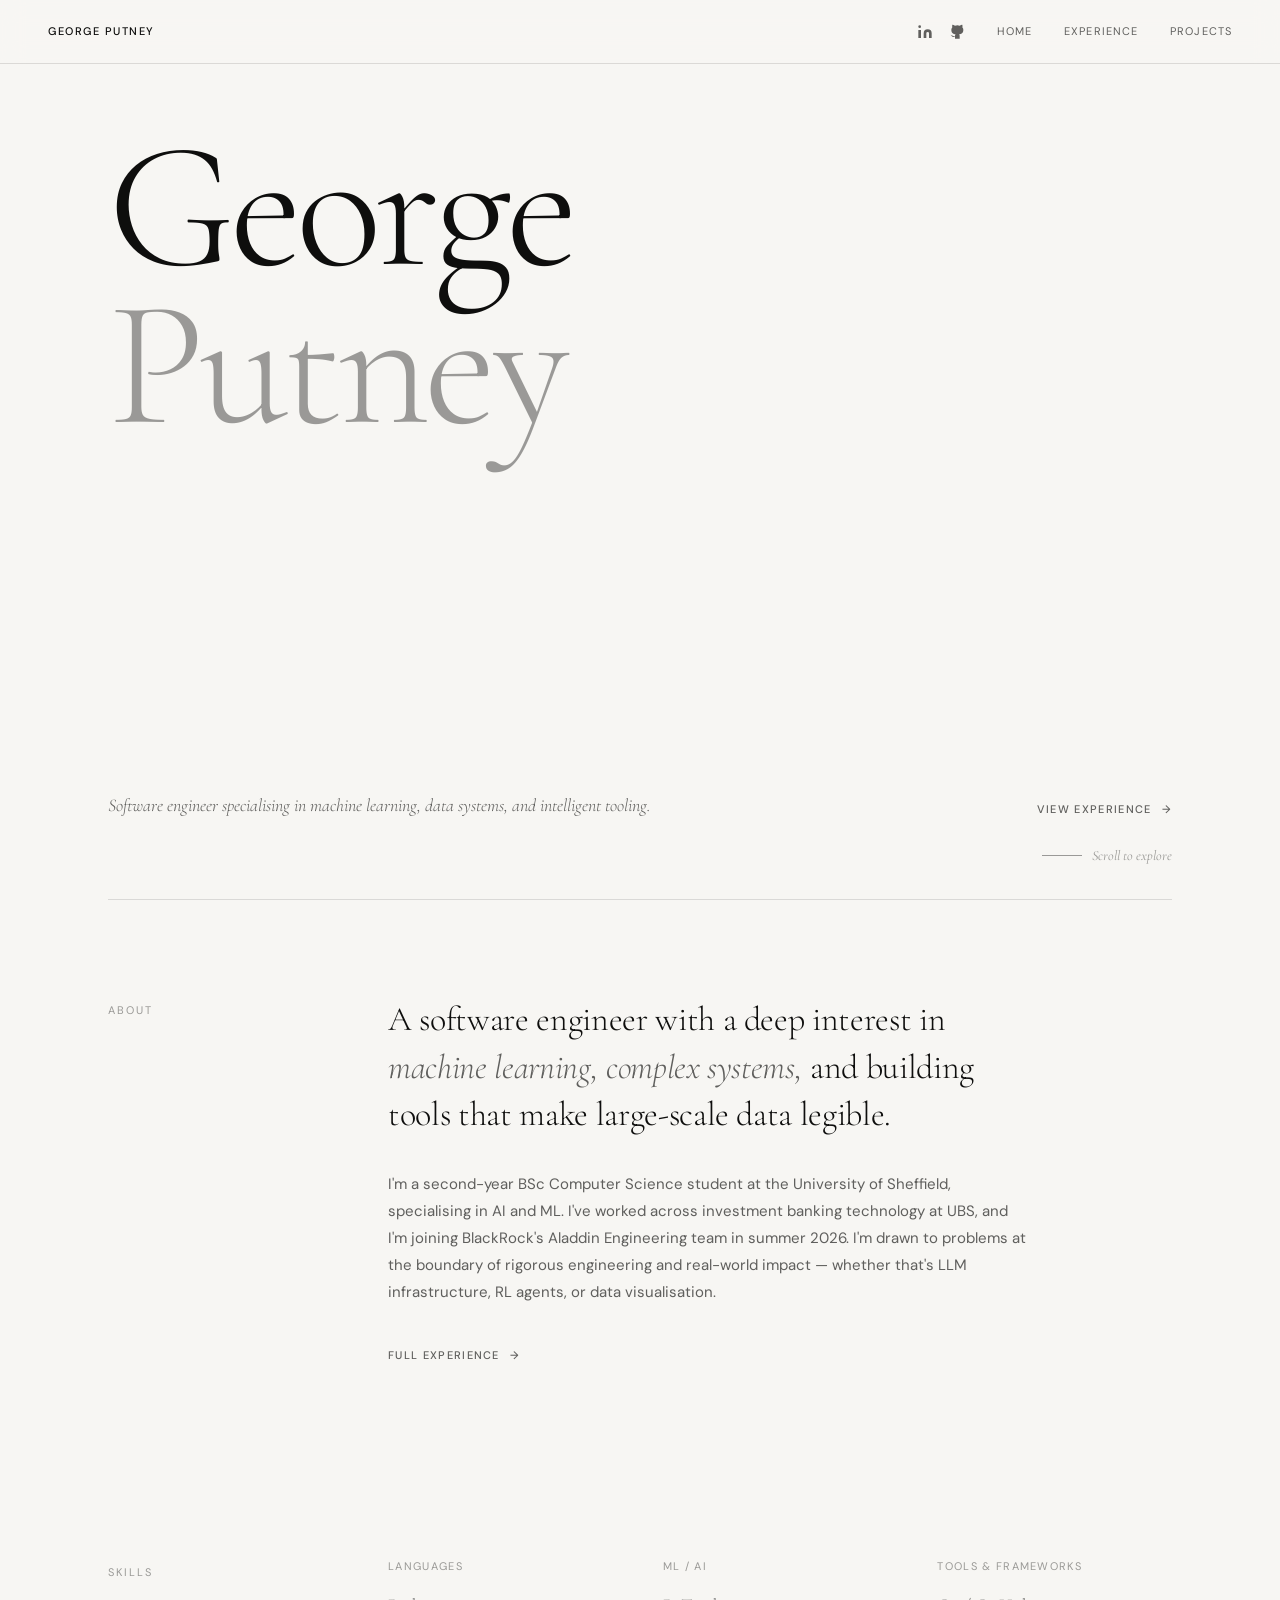
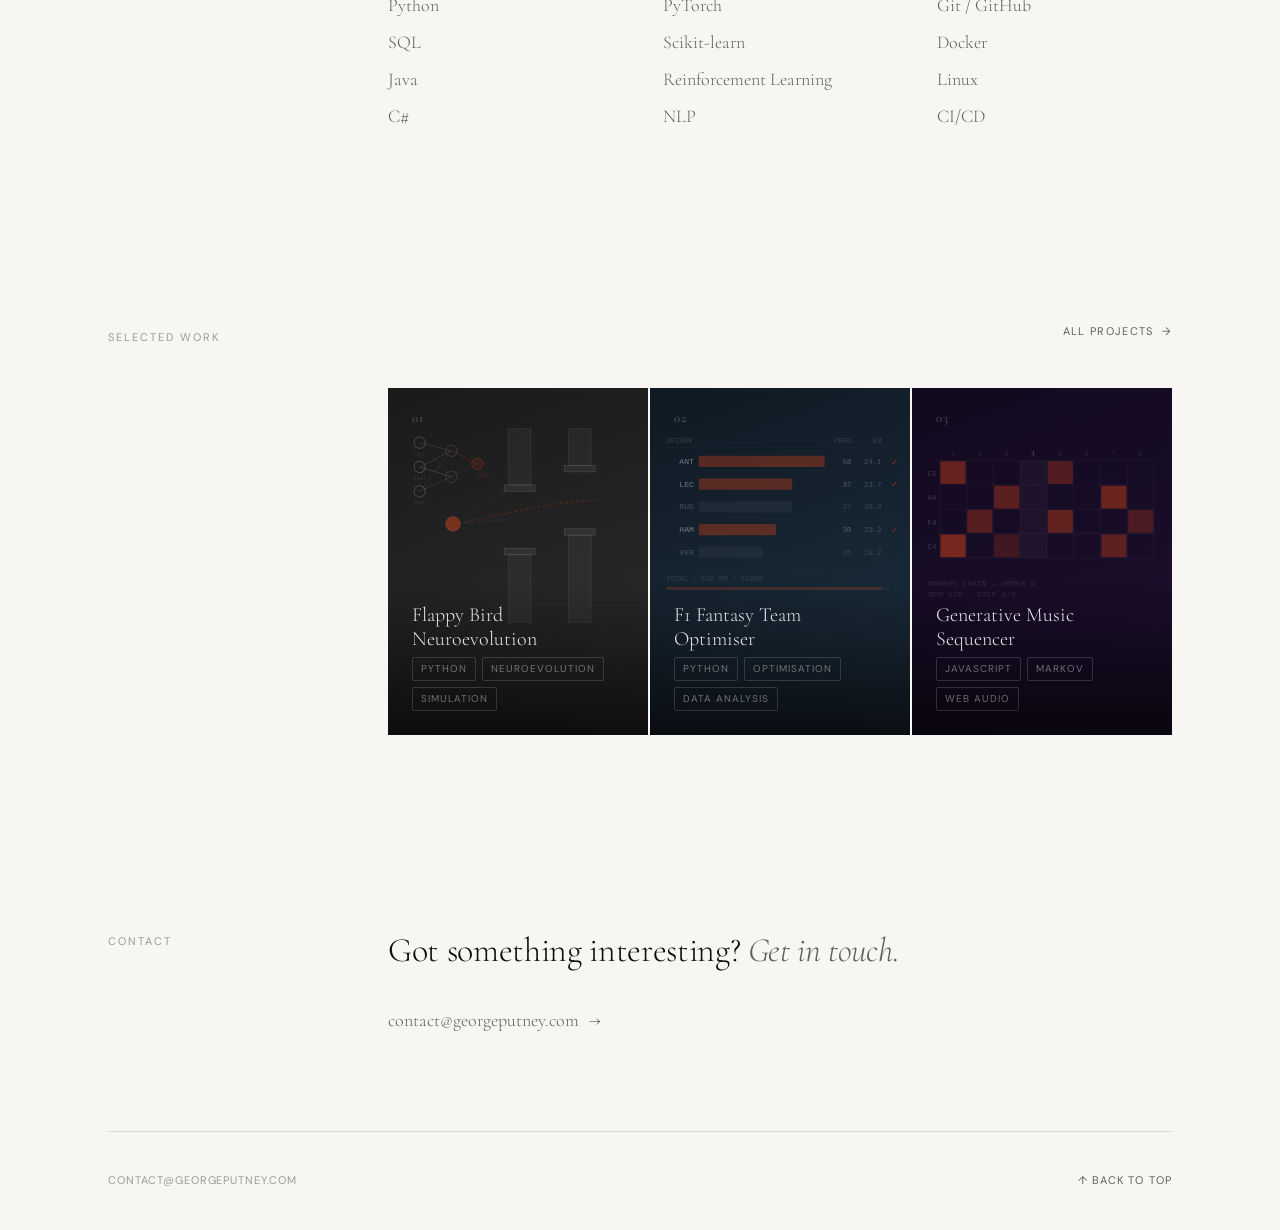
==== index.html @ 2af80b1a "Initial commit" ====
<!DOCTYPE html>
<html lang="en">
<head>
<meta charset="UTF-8" />
<meta name="viewport" content="width=device-width, initial-scale=1.0" />
<title>George Putney</title>
<link rel="preconnect" href="https://fonts.googleapis.com" />
<link rel="preconnect" href="https://fonts.gstatic.com" crossorigin />
<link href="https://fonts.googleapis.com/css2?family=Cormorant+Garamond:ital,wght@0,300;0,400;1,300;1,400&family=DM+Sans:wght@300;400;500&display=swap" rel="stylesheet" />
<link rel="stylesheet" href="/styles.css" />
<style>

  /* ── HERO ── */
  .hero {
    min-height: 100svh;
    display: flex;
    flex-direction: column;
    justify-content: flex-start;
    padding-top: 128px;
    padding-bottom: 80px;
    position: relative;
    border-bottom: 1px solid var(--ink-12);
  }

  .hero-name {
    font-family: var(--serif);
    font-weight: 300;
    font-size: clamp(96px, 14vw, 180px);
    line-height: 0.88;
    letter-spacing: -0.03em;
    margin-bottom: auto;
  }

  .hero-name .first { color: var(--ink); }
  .hero-name .last  { color: var(--ink-30); }

  .hero-bottom {
    display: flex;
    align-items: flex-end;
    justify-content: space-between;
    gap: 40px;
  }

  .hero-meta {
    display: flex;
    flex-direction: column;
    gap: 10px;
  }

  .hero-title {
    font-size: 13px;
    letter-spacing: 0.14em;
    text-transform: uppercase;
    color: var(--ink-60);
  }

  .hero-tagline {
    font-family: var(--serif);
    font-style: italic;
    font-size: clamp(15px, 1.4vw, 19px);
    font-weight: 300;
    color: var(--ink-60);
    line-height: 1.45;
  }

  .hero-actions {
    display: flex;
    gap: 16px;
    align-items: center;
    flex-shrink: 0;
  }

  .btn-primary {
    display: inline-flex;
    align-items: center;
    gap: 10px;
    font-family: var(--sans);
    font-size: 11px;
    letter-spacing: 0.12em;
    text-transform: uppercase;
    font-weight: 500;
    color: var(--bg);
    background: var(--ink);
    border: 1px solid var(--ink);
    padding: 12px 24px;
    text-decoration: none;
    border-radius: 2px;
    transition: background 250ms ease, color 250ms ease;
  }
  .btn-primary:hover {
    background: var(--accent);
    border-color: var(--accent);
  }

  .btn-secondary {
    display: inline-flex;
    align-items: center;
    gap: 10px;
    font-family: var(--sans);
    font-size: 11px;
    letter-spacing: 0.12em;
    text-transform: uppercase;
    font-weight: 500;
    color: var(--ink-60);
    text-decoration: none;
    position: relative;
    transition: color 250ms ease;
  }
  .btn-secondary::after {
    content: '';
    position: absolute;
    bottom: -3px; left: 0;
    width: 0; height: 1px;
    background: var(--ink);
    transition: width 300ms ease;
  }
  .btn-secondary:hover { color: var(--ink); }
  .btn-secondary:hover::after { width: 100%; }

  .scroll-hint {
    position: absolute;
    bottom: 32px;
    right: 0;
    font-family: var(--serif);
    font-style: italic;
    font-size: 14px;
    color: var(--ink-30);
    display: flex;
    align-items: center;
    gap: 10px;
  }

  .scroll-line {
    width: 40px;
    height: 1px;
    background: var(--ink-30);
    display: inline-block;
  }

  /* ── SHARED SECTION LAYOUT ── */
  .about-section,
  .skills-section,
  .projects-section,
  .contact-section {
    padding: 96px 0;
    /* border-bottom: 1px solid var(--ink-12); */
    display: grid;
    grid-template-columns: 200px 1fr;
    gap: 0 80px;
    align-items: start;
  }

  .section-label {
    font-size: 11px;
    letter-spacing: 0.18em;
    text-transform: uppercase;
    color: var(--ink-30);
    padding-top: 6px;
  }

  /* ── ABOUT ── */
  .about-body {
    max-width: 640px;
  }

  .about-statement {
    font-family: var(--serif);
    font-size: clamp(22px, 2.8vw, 34px);
    font-weight: 300;
    line-height: 1.4;
    letter-spacing: -0.01em;
    margin-bottom: 32px;
  }

  .about-statement em {
    font-style: italic;
    color: var(--ink-60);
  }

  .about-text {
    font-size: 15px;
    line-height: 1.8;
    color: var(--ink-60);
    margin-bottom: 36px;
  }

  /* ── SKILLS ── */
  .skills-grid {
    display: grid;
    grid-template-columns: repeat(3, 1fr);
    gap: 48px 40px;
  }

  .skill-group-label {
    font-size: 11px;
    letter-spacing: 0.12em;
    text-transform: uppercase;
    color: var(--ink-30);
    margin-bottom: 16px;
  }

  .skill-list {
    list-style: none;
    display: flex;
    flex-direction: column;
    gap: 8px;
  }

  .skill-list li {
    font-family: var(--serif);
    font-size: 18px;
    font-weight: 300;
    color: var(--ink-60);
    transition: color 250ms ease;
    cursor: default;
  }

  .skill-list li:hover { color: var(--ink); }

  /* ── FEATURED PROJECTS ── */
  .projects-top {
    display: flex;
    justify-content: flex-end;
    margin-bottom: 48px;
  }

  .featured-grid {
    display: grid;
    grid-template-columns: repeat(3, 1fr);
    gap: 2px;
  }

  .featured-card {
    position: relative;
    overflow: hidden;
    cursor: pointer;
    text-decoration: none;
    display: block;
    opacity: 0;
    transform: translateY(20px);
    transition: opacity 600ms ease, transform 600ms ease;
  }

  .featured-card.visible {
    opacity: 1;
    transform: translateY(0);
  }

  .featured-card-visual {
    aspect-ratio: 3/4;
    display: flex;
    align-items: flex-start;
    justify-content: center;
    padding-top: 40px;
    position: relative;
    overflow: hidden;
    transition: transform 500ms ease;
  }

  .featured-card:hover .featured-card-visual {
    transform: scale(1.03);
  }

  .v-dark   { background: linear-gradient(160deg, #1a1a1a, #2d2d2d); }
  .v-blue   { background: linear-gradient(160deg, #0f1923, #1e3040); }
  .v-warm   { background: linear-gradient(160deg, #1c1410, #2d2010); }
  .v-purple { background: linear-gradient(160deg, #12091e, #1e1030); }

  .card-num {
    position: absolute;
    top: 20px; left: 24px;
    font-family: var(--serif);
    font-size: 13px;
    color: rgba(255,255,255,0.3);
    letter-spacing: 0.1em;
  }

  .card-overlay {
    position: absolute;
    bottom: 0; left: 0; right: 0;
    padding: 24px;
    background: linear-gradient(to top, rgba(0,0,0,0.7) 0%, transparent 100%);
  }

  .card-name {
    font-family: var(--serif);
    font-size: 20px;
    font-weight: 300;
    color: rgba(255,255,255,0.9);
    line-height: 1.2;
    margin-bottom: 6px;
  }

  .card-tags {
    display: flex;
    gap: 6px;
    flex-wrap: wrap;
  }

  .card-tag {
    font-size: 10px;
    letter-spacing: 0.1em;
    text-transform: uppercase;
    color: rgba(255,255,255,0.4);
    border: 1px solid rgba(255,255,255,0.15);
    padding: 3px 8px;
    border-radius: 2px;
  }

  .view-all-link {
    font-size: 11px;
    letter-spacing: 0.12em;
    text-transform: uppercase;
    color: var(--ink-60);
    text-decoration: none;
    position: relative;
    transition: color 250ms ease;
    display: inline-flex;
    align-items: center;
    gap: 8px;
  }
  .view-all-link::after {
    content: '';
    position: absolute;
    bottom: -3px; left: 0;
    width: 0; height: 1px;
    background: var(--ink);
    transition: width 300ms ease;
  }
  .view-all-link:hover { color: var(--ink); }
  .view-all-link:hover::after { width: 100%; }
  .link-arrow { display: inline-block; transition: transform 300ms ease; }
  .view-all-link:hover .link-arrow { transform: translateX(4px); }
  .btn-secondary:hover .link-arrow { transform: translateX(4px); }

  /* ── CONTACT ── */
  .contact-inner {
    max-width: 560px;
  }

  .contact-statement {
    font-family: var(--serif);
    font-size: clamp(22px, 2.8vw, 34px);
    font-weight: 300;
    line-height: 1.4;
    letter-spacing: -0.01em;
    margin-bottom: 32px;
  }

  .contact-statement em {
    font-style: italic;
    color: var(--ink-60);
  }

  .contact-statement a {
    color: inherit;
    text-decoration: none;
    transition: color 0.2s ease;
  }

  .contact-statement a:hover em {
    color: var(--accent);
  }

  .contact-email {
    font-family: var(--serif);
    font-size: 18px;
    font-weight: 300;
    color: var(--ink-60);
    text-decoration: none;
    position: relative;
    transition: color 250ms ease;
    display: inline-flex;
    align-items: center;
    gap: 10px;
  }
  .contact-email::after {
    content: '';
    position: absolute;
    bottom: -2px; left: 0;
    width: 0; height: 1px;
    background: var(--ink);
    transition: width 300ms ease;
  }
  .contact-email:hover { color: var(--ink); }
  .contact-email:hover::after { width: 100%; }
  .contact-email:hover .link-arrow { transform: translateX(4px); }

  /* ── ANIMATIONS ── */
  .fade-up {
    opacity: 0;
    transform: translateY(24px);
    transition: opacity 700ms ease, transform 700ms ease;
  }
  .fade-up.visible {
    opacity: 1;
    transform: translateY(0);
  }

  .mobile-only { display: none; }

  @media (max-height: 600px) {
    .hero {
      min-height: 600px;
    }
  }

  @media (max-width: 768px) {

  .mobile-only { display: block; }

  .hero {
    min-height: 100svh;
    padding-top: 144px;
    padding-bottom: 56px;
  }

  .hero-name {
    font-size: clamp(80px, 22vw, 120px);
    margin-bottom: 120px;
  }

  .hero-bottom {
    flex-direction: column;
    align-items: flex-start;
    gap: 24px;
  }

  .hero-tagline {
    font-size: clamp(20px, 4.5vw, 24px);
    max-width: 100%;
  }

  .hero-actions {
    flex-direction: column;
    align-items: flex-start;
    gap: 12px;
  }

  .skills-section {
    display: none;
  }

  .scroll-hint {
    display: flex;
    right: unset;
    left: 0;
    bottom: 32px;
  }

  

  /* Section grids: 200px 1fr → single column */
  .about-section,
  .projects-section,
  .contact-section {
    grid-template-columns: 1fr;
    gap: 12px 0;
    padding: 36px 0;
  }

  .contact-statement {
    margin-bottom: 16px;
  }

  .section-label {
    padding-top: 0;
    font-size: 18px;
  }

  .about-statement,
  .contact-statement {
    font-size: clamp(20px, 4.5vw, 24px);
  }


  .skills-grid {
    grid-template-columns: 1fr 1fr;
    gap: 32px 20px;
  }

  .featured-grid {
    grid-template-columns: 1fr;
    gap: 2px;
  }

.projects-section .section-label {
    margin-bottom: 12px;
  }

  .projects-top {
    display: none; /* hide the link above the grid */
  }
 
  /* Show it again after the grid using a wrapper trick */
  .projects-section > div {
    display: flex;
    flex-direction: column;
  }
 
  .featured-grid {
    order: 1;
  }
 
  /* Add the link below the grid */
  .featured-grid::after {
    content: '';
    display: block;
  }
 
  /* Re-show the projects-top but move it below */
  .projects-section .projects-top {
    display: flex;
    justify-content: flex-start;
    margin-top: 24px;
    margin-bottom: 0;
    order: 2;
  }
}

@media (max-width: 480px) {
  .hero-name {
    font-size: clamp(68px, 22vw, 90px);
  }

  .skills-grid {
    grid-template-columns: 1fr;
    gap: 28px;
  }
}

</style>
</head>
<body>

<div id="nav-placeholder"></div>
<script src="/nav.js"></script>

<div class="page">

  <!-- HERO -->
  <section class="hero">
    <h1 class="hero-name">
      <span class="first">George<br></span>
      <span class="last">Putney</span>
    </h1>

    <div class="hero-bottom">
      <div class="hero-meta">
        <p class="hero-title mobile-only">BSc Computer Science & AI ·<br>University of Sheffield</p>
        <p class="hero-tagline">Software engineer specialising in machine learning, data systems, and intelligent tooling.</p>
      </div>
      <div class="hero-actions">
        <a href="/experience" class="btn-secondary">
          View Experience <span class="link-arrow">→</span>
        </a>
      </div>
    </div>

    <div class="scroll-hint">
      <span class="scroll-line"></span>
      Scroll to explore
    </div>
  </section>

  <!-- ABOUT -->
  <section class="about-section fade-up">
    <p class="section-label">About</p>
    <div class="about-body">
      <p class="about-statement">A software engineer with a deep interest in <em>machine learning, complex systems,</em> and building tools that make large-scale data legible.</p>
      <p class="about-text">I'm a second-year BSc Computer Science student at the University of Sheffield, specialising in AI and ML. I've worked across investment banking technology at UBS, and I'm joining BlackRock's Aladdin Engineering team in summer 2026. I'm drawn to problems at the boundary of rigorous engineering and real-world impact — whether that's LLM infrastructure, RL agents, or data visualisation.</p>
      <a href="/experience" class="btn-secondary">Full experience <span class="link-arrow">→</span></a>
    </div>
  </section>

  <!-- SKILLS -->
  <section class="skills-section fade-up">
    <p class="section-label">Skills</p>
    <div class="skills-grid">

      <div>
        <p class="skill-group-label">Languages</p>
        <ul class="skill-list">
          <li>Python</li>
          <li>SQL</li>
          <li>Java</li>
          <li>C#</li>
        </ul>
      </div>

      <div>
        <p class="skill-group-label">ML / AI</p>
        <ul class="skill-list">
          <li>PyTorch</li>
          <li>Scikit-learn</li>
          <li>Reinforcement Learning</li>
          <li>NLP</li>
        </ul>
      </div>

      <div>
        <p class="skill-group-label">Tools &amp; Frameworks</p>
        <ul class="skill-list">
          <li>Git / GitHub</li>
          <li>Docker</li>
          <li>Linux</li>
          <li>CI/CD</li>
        </ul>
      </div>

    </div>
  </section>

  <!-- FEATURED PROJECTS -->
  <section class="projects-section fade-up">
    <p class="section-label">Selected Work</p>
    <div>
      <div class="projects-top">
        <a href="/projects" class="view-all-link">All projects <span class="link-arrow">→</span></a>
      </div>
      <div class="featured-grid">

        <a href="/projects" class="featured-card">
          <div class="featured-card-visual v-dark">
            <svg width="100%" viewBox="0 0 320 240" fill="none" opacity="0.6" preserveAspectRatio="xMidYMid slice">
              <!-- Pipe 1: body ends, THEN cap flush at end, gap y=78–148 -->
              <rect x="148" y="0"   width="28" height="70" fill="rgba(255,255,255,0.07)" stroke="rgba(255,255,255,0.14)" stroke-width="1"/>
              <rect x="143" y="70"  width="38" height="8"  fill="rgba(255,255,255,0.11)" stroke="rgba(255,255,255,0.22)" stroke-width="1"/>
              <rect x="143" y="148" width="38" height="8"  fill="rgba(255,255,255,0.11)" stroke="rgba(255,255,255,0.22)" stroke-width="1"/>
              <rect x="148" y="156" width="28" height="84" fill="rgba(255,255,255,0.07)" stroke="rgba(255,255,255,0.14)" stroke-width="1"/>
              <!-- Pipe 2: body ends, THEN cap flush at end, gap y=54–124 -->
              <rect x="222" y="0"   width="28" height="46" fill="rgba(255,255,255,0.07)" stroke="rgba(255,255,255,0.14)" stroke-width="1"/>
              <rect x="217" y="46"  width="38" height="8"  fill="rgba(255,255,255,0.11)" stroke="rgba(255,255,255,0.22)" stroke-width="1"/>
              <rect x="217" y="124" width="38" height="8"  fill="rgba(255,255,255,0.11)" stroke="rgba(255,255,255,0.22)" stroke-width="1"/>
              <rect x="222" y="132" width="28" height="108" fill="rgba(255,255,255,0.07)" stroke="rgba(255,255,255,0.14)" stroke-width="1"/>
              <!-- Sensor rays from bird to pipe 1 gap edges -->
              <line x1="80" y1="118" x2="143" y2="78"  stroke="rgba(255,255,255,0.12)" stroke-width="1" stroke-dasharray="3,3"/>
              <line x1="80" y1="118" x2="143" y2="148" stroke="rgba(255,255,255,0.12)" stroke-width="1" stroke-dasharray="3,3"/>
              <line x1="80" y1="118" x2="143" y2="113" stroke="rgba(255,255,255,0.2)"  stroke-width="1" stroke-dasharray="3,3"/>
              <!-- Trajectory arc through both gaps -->
              <path d="M 80,118 C 140,108 200,90 258,89" stroke="rgba(200,64,26,0.45)" stroke-width="1.5" stroke-dasharray="4,3" fill="none"/>
              <!-- Bird -->
              <circle cx="80" cy="118" r="9" fill="rgba(200,64,26,0.85)"/>
              <circle cx="80" cy="118" r="9" stroke="rgba(255,200,150,0.3)" stroke-width="1" fill="none"/>
              <!-- Ground -->
              <line x1="0" y1="218" x2="320" y2="218" stroke="rgba(255,255,255,0.05)" stroke-width="1"/>
              <!-- NN — top-left corner -->
              <line x1="39" y1="18"  x2="78" y2="28"  stroke="rgba(255,255,255,0.18)" stroke-width="1"/>
              <line x1="39" y1="18"  x2="78" y2="60"  stroke="rgba(255,255,255,0.08)" stroke-width="1"/>
              <line x1="39" y1="48"  x2="78" y2="28"  stroke="rgba(255,255,255,0.22)" stroke-width="1"/>
              <line x1="39" y1="48"  x2="78" y2="60"  stroke="rgba(255,255,255,0.28)" stroke-width="1"/>
              <line x1="39" y1="78"  x2="78" y2="28"  stroke="rgba(255,255,255,0.12)" stroke-width="1"/>
              <line x1="39" y1="78"  x2="78" y2="60"  stroke="rgba(255,255,255,0.18)" stroke-width="1"/>
              <line x1="78" y1="28"  x2="110" y2="44"  stroke="rgba(200,64,26,0.55)" stroke-width="1"/>
              <line x1="78" y1="60"  x2="110" y2="44"  stroke="rgba(200,64,26,0.35)" stroke-width="1"/>
              <circle cx="39" cy="18"  r="7" fill="none" stroke="rgba(255,255,255,0.4)"  stroke-width="1"/>
              <circle cx="39" cy="48"  r="7" fill="none" stroke="rgba(255,255,255,0.4)"  stroke-width="1"/>
              <circle cx="39" cy="78"  r="7" fill="none" stroke="rgba(255,255,255,0.4)"  stroke-width="1"/>
              <circle cx="78" cy="28"  r="7" fill="none" stroke="rgba(255,255,255,0.25)" stroke-width="1"/>
              <circle cx="78" cy="60"  r="7" fill="none" stroke="rgba(255,255,255,0.25)" stroke-width="1"/>
              <circle cx="110" cy="44"  r="7" fill="rgba(200,64,26,0.2)" stroke="rgba(200,64,26,0.7)" stroke-width="1"/>
              <!-- Labels below each node -->
              <text x="39" y="34"  fill="rgba(255,255,255,0.2)" font-family="monospace" font-size="7" text-anchor="middle">vel</text>
              <text x="39" y="64"  fill="rgba(255,255,255,0.2)" font-family="monospace" font-size="7" text-anchor="middle">dist</text>
              <text x="39" y="94" fill="rgba(255,255,255,0.2)" font-family="monospace" font-size="7" text-anchor="middle">gap</text>
              <text x="117" y="60"  fill="rgba(200,64,26,0.55)" font-family="monospace" font-size="6" text-anchor="middle">FLAP</text>
            </svg>
            <p class="card-num">01</p>
            <div class="card-overlay">
              <p class="card-name">Flappy Bird Neuroevolution</p>
              <div class="card-tags">
                <span class="card-tag">Python</span>
                <span class="card-tag">Neuroevolution</span>
                <span class="card-tag">Simulation</span>
              </div>
            </div>
          </div>
        </a>

        <a href="/projects" class="featured-card">
          <div class="featured-card-visual v-blue">
            <svg width="100%" viewBox="0 0 320 240" fill="none" opacity="0.6" preserveAspectRatio="xMidYMid slice">
              <!-- Header: driver | bar | PRED right@248 | £M right@285 -->
              <text x="20" y="18" fill="rgba(255,255,255,0.25)" font-family="monospace" font-size="9">DRIVER</text>
              <text x="248" y="18" fill="rgba(255,255,255,0.25)" font-family="monospace" font-size="9" text-anchor="end">PRED</text>
              <text x="285" y="18" fill="rgba(255,255,255,0.25)" font-family="monospace" font-size="9" text-anchor="end">£M</text>
              <line x1="20" y1="24" x2="300" y2="24" stroke="rgba(255,255,255,0.08)" stroke-width="0.5"/>
              <!-- ANT — selected, 150 pts, £24.1M -->
              <text x="54" y="44" fill="rgba(255,255,255,0.65)" font-family="monospace" font-size="10" text-anchor="end">ANT</text>
              <rect x="60" y="34" width="155" height="14" fill="rgba(200,64,26,0.65)" rx="2"/>
              <text x="248" y="44" fill="rgba(255,255,255,0.45)" font-family="monospace" font-size="9" text-anchor="end">50</text>
              <text x="285" y="44" fill="rgba(255,255,255,0.35)" font-family="monospace" font-size="9" text-anchor="end">24.1</text>
              <text x="296" y="45" fill="rgba(200,64,26,0.95)" font-family="monospace" font-size="11">✓</text>
              <!-- LEC — selected, 111 pts, £23.7M -->
              <text x="54" y="72" fill="rgba(255,255,255,0.65)" font-family="monospace" font-size="10" text-anchor="end">LEC</text>
              <rect x="60" y="62" width="115" height="14" fill="rgba(200,64,26,0.65)" rx="2"/>
              <text x="248" y="72" fill="rgba(255,255,255,0.45)" font-family="monospace" font-size="9" text-anchor="end">37</text>
              <text x="285" y="72" fill="rgba(255,255,255,0.35)" font-family="monospace" font-size="9" text-anchor="end">23.7</text>
              <text x="296" y="73" fill="rgba(200,64,26,0.95)" font-family="monospace" font-size="11">✓</text>
              <!-- RUS — not selected, 111 pts, £28.3M -->
              <text x="54" y="100" fill="rgba(255,255,255,0.35)" font-family="monospace" font-size="10" text-anchor="end">RUS</text>
              <rect x="60" y="90" width="115" height="14" fill="rgba(255,255,255,0.07)" rx="2"/>
              <text x="248" y="100" fill="rgba(255,255,255,0.25)" font-family="monospace" font-size="9" text-anchor="end">37</text>
              <text x="285" y="100" fill="rgba(255,255,255,0.25)" font-family="monospace" font-size="9" text-anchor="end">28.3</text>
              <!-- HAM — selected, 92 pts, £23.2M -->
              <text x="54" y="128" fill="rgba(255,255,255,0.65)" font-family="monospace" font-size="10" text-anchor="end">HAM</text>
              <rect x="60" y="118" width="95" height="14" fill="rgba(200,64,26,0.65)" rx="2"/>
              <text x="248" y="128" fill="rgba(255,255,255,0.45)" font-family="monospace" font-size="9" text-anchor="end">30</text>
              <text x="285" y="128" fill="rgba(255,255,255,0.35)" font-family="monospace" font-size="9" text-anchor="end">23.2</text>
              <text x="296" y="129" fill="rgba(200,64,26,0.95)" font-family="monospace" font-size="11">✓</text>
              <!-- VER — not selected, 77 pts, £28.2M -->
              <text x="54" y="156" fill="rgba(255,255,255,0.35)" font-family="monospace" font-size="10" text-anchor="end">VER</text>
              <rect x="60" y="146" width="79" height="14" fill="rgba(255,255,255,0.07)" rx="2"/>
              <text x="248" y="156" fill="rgba(255,255,255,0.25)" font-family="monospace" font-size="9" text-anchor="end">26</text>
              <text x="285" y="156" fill="rgba(255,255,255,0.25)" font-family="monospace" font-size="9" text-anchor="end">28.2</text>
              <!-- Budget bar -->
              <line x1="20" y1="174" x2="300" y2="174" stroke="rgba(255,255,255,0.08)" stroke-width="0.5"/>
              <text x="20" y="188" fill="rgba(255,255,255,0.2)" font-family="monospace" font-size="9">TOTAL — £96.9M / £100M</text>
              <rect x="20" y="196" width="275" height="3" fill="rgba(255,255,255,0.06)" rx="1"/>
              <rect x="20" y="196" width="266" height="3" fill="rgba(200,64,26,0.45)" rx="1"/>
            </svg>
            <p class="card-num">02</p>
            <div class="card-overlay">
              <p class="card-name">F1 Fantasy Team Optimiser</p>
              <div class="card-tags">
                <span class="card-tag">Python</span>
                <span class="card-tag">Optimisation</span>
                <span class="card-tag">Data Analysis</span>
              </div>
            </div>
          </div>
        </a>

        <a href="/projects" class="featured-card">
          <div class="featured-card-visual v-purple">
            <svg width="100%" viewBox="0 0 320 240" fill="none" opacity="0.6" preserveAspectRatio="xMidYMid slice">
              <text x="30" y="59"  fill="rgba(255,255,255,0.3)" font-size="9" font-family="monospace" text-anchor="end">C5</text>
              <text x="30" y="89"  fill="rgba(255,255,255,0.3)" font-size="9" font-family="monospace" text-anchor="end">A4</text>
              <text x="30" y="119" fill="rgba(255,255,255,0.3)" font-size="9" font-family="monospace" text-anchor="end">F4</text>
              <text x="30" y="149" fill="rgba(255,255,255,0.3)" font-size="9" font-family="monospace" text-anchor="end">C4</text>
              <g stroke="rgba(255,255,255,0.08)" stroke-width="1">
                <line x1="34" y1="40" x2="34" y2="160"/><line x1="67" y1="40" x2="67" y2="160"/>
                <line x1="100" y1="40" x2="100" y2="160"/><line x1="133" y1="40" x2="133" y2="160"/>
                <line x1="166" y1="40" x2="166" y2="160"/><line x1="199" y1="40" x2="199" y2="160"/>
                <line x1="232" y1="40" x2="232" y2="160"/><line x1="265" y1="40" x2="265" y2="160"/>
                <line x1="298" y1="40" x2="298" y2="160"/>
                <line x1="34" y1="40" x2="298" y2="40"/><line x1="34" y1="70" x2="298" y2="70"/>
                <line x1="34" y1="100" x2="298" y2="100"/><line x1="34" y1="130" x2="298" y2="130"/>
                <line x1="34" y1="160" x2="298" y2="160"/>
              </g>
              <rect x="133" y="40" width="33" height="120" fill="rgba(255,255,255,0.06)"/>
              <rect x="35"  y="41" width="31" height="28" fill="rgba(200,64,26,0.75)" rx="1"/>
              <rect x="167" y="41" width="31" height="28" fill="rgba(200,64,26,0.55)" rx="1"/>
              <rect x="101" y="71" width="31" height="28" fill="rgba(200,64,26,0.65)" rx="1"/>
              <rect x="233" y="71" width="31" height="28" fill="rgba(200,64,26,0.8)"  rx="1"/>
              <rect x="68"  y="101" width="31" height="28" fill="rgba(200,64,26,0.6)" rx="1"/>
              <rect x="167" y="101" width="31" height="28" fill="rgba(200,64,26,0.7)" rx="1"/>
              <rect x="266" y="101" width="31" height="28" fill="rgba(200,64,26,0.5)" rx="1"/>
              <rect x="35"  y="131" width="31" height="28" fill="rgba(200,64,26,0.9)" rx="1"/>
              <rect x="101" y="131" width="31" height="28" fill="rgba(200,64,26,0.4)" rx="1"/>
              <rect x="233" y="131" width="31" height="28" fill="rgba(200,64,26,0.65)" rx="1"/>
              <text x="50"  y="34" fill="rgba(255,255,255,0.2)" font-size="8" font-family="monospace" text-anchor="middle">1</text>
              <text x="83"  y="34" fill="rgba(255,255,255,0.2)" font-size="8" font-family="monospace" text-anchor="middle">2</text>
              <text x="116" y="34" fill="rgba(255,255,255,0.2)" font-size="8" font-family="monospace" text-anchor="middle">3</text>
              <text x="149" y="34" fill="rgba(255,255,255,0.4)" font-size="8" font-family="monospace" text-anchor="middle">4</text>
              <text x="182" y="34" fill="rgba(255,255,255,0.2)" font-size="8" font-family="monospace" text-anchor="middle">5</text>
              <text x="215" y="34" fill="rgba(255,255,255,0.2)" font-size="8" font-family="monospace" text-anchor="middle">6</text>
              <text x="248" y="34" fill="rgba(255,255,255,0.2)" font-size="8" font-family="monospace" text-anchor="middle">7</text>
              <text x="281" y="34" fill="rgba(255,255,255,0.2)" font-size="8" font-family="monospace" text-anchor="middle">8</text>
              <text x="20" y="195" fill="rgba(255,255,255,0.2)" font-family="monospace" font-size="10">MARKOV CHAIN — ORDER 2</text>
              <text x="20" y="208" fill="rgba(255,255,255,0.2)" font-family="monospace" font-size="10">BPM 120 — STEP 4/8</text>

            </svg>
            <p class="card-num">03</p>
            <div class="card-overlay">
              <p class="card-name">Generative Music Sequencer</p>
              <div class="card-tags">
                <span class="card-tag">JavaScript</span>
                <span class="card-tag">Markov</span>
                <span class="card-tag">Web Audio</span>
              </div>
            </div>
          </div>
        </a>

      </div>
    </div>
  </section>

  <!-- CONTACT -->
  <section class="contact-section fade-up">
    <p class="section-label">Contact</p>
    <div class="contact-inner">
      <p class="contact-statement">Got something interesting? <a href="mailto:contact@georgeputney.com"><em>Get in touch.</em></a></p>
      <a href="mailto:contact@georgeputney.com" class="contact-email">
        contact@georgeputney.com <span class="link-arrow">→</span>
      </a>
    </div>
  </section>

  <div id="footer-placeholder"></div>
  <script src="/footer.js"></script>

</div><!-- /page -->

<script>
  const fadeEls = document.querySelectorAll('.fade-up, .featured-card');
  const observer = new IntersectionObserver(entries => {
    entries.forEach(e => {
      if (e.isIntersecting) {
        e.target.classList.add('visible');
        observer.unobserve(e.target);
      }
    });
  }, { threshold: 0.1, rootMargin: '0px 0px -40px 0px' });

  fadeEls.forEach((el, i) => {
    if (el.classList.contains('featured-card')) {
      el.style.transitionDelay = `${i * 80}ms`;
    }
    observer.observe(el);
  });
</script>
</body>
</html>
---- styles.css ----
*, *::before, *::after { box-sizing: border-box; margin: 0; padding: 0; }

  :root {
    --bg: #f7f6f3;
    --ink: #0e0e0d;
    --ink-60: rgba(14,14,13,0.65);
    --ink-30: rgba(14,14,13,0.4);
    --ink-12: rgba(14,14,13,0.12);
    --accent: #c8401a;
    --serif: 'Cormorant Garamond', Georgia, serif;
    --sans: 'DM Sans', system-ui, sans-serif;
  }

  html { scroll-behavior: smooth; }

  body {
    background: var(--bg);
    color: var(--ink);
    font-family: var(--sans);
    font-size: 15px;
    line-height: 1.6;
    -webkit-font-smoothing: antialiased;
    overflow-x: hidden;
  }

  /* NAV */
  nav {
    position: fixed;
    top: 0; left: 0; right: 0;
    z-index: 100;
    padding: 0 48px;
    height: 64px;
    display: flex;
    align-items: center;
    justify-content: space-between;
    background: rgba(247,246,243,0.88);
    backdrop-filter: blur(12px);
    -webkit-backdrop-filter: blur(12px);
    border-bottom: 1px solid var(--ink-12);
  }

  .nav-name {
    font-family: var(--sans);
    font-size: 11px;
    font-weight: 500;
    letter-spacing: 0.14em;
    text-transform: uppercase;
    color: var(--ink);
    text-decoration: none;
  }

  .nav-right {
    display: flex;
    align-items: center;
    gap: 32px;
  }

  .nav-icons {
    display: flex;
    gap: 16px;
    align-items: center;
  }

  .nav-icons a {
    display: flex;
    color: var(--ink-60);
    transition: color 250ms ease;
  }
  .nav-icons a:hover { color: var(--ink); }

  .nav-links {
    display: flex;
    gap: 32px;
    align-items: center;
  }

  .nav-link {
    font-size: 11px;
    letter-spacing: 0.1em;
    text-transform: uppercase;
    text-decoration: none;
    color: var(--ink-60);
    position: relative;
    transition: color 250ms ease;
  }
  .nav-link::after {
    content: '';
    position: absolute;
    bottom: -3px; left: 0;
    width: 0; height: 1px;
    background: var(--ink);
    transition: width 300ms ease;
  }
  .nav-link:hover { color: var(--ink); }
  .nav-link:hover::after { width: 100%; }
  .nav-link.active { color: var(--accent); }
  .nav-link.active::after { width: 100%; background: var(--accent); }

  /* PAGE */
  .page {
    max-width: 1160px;
    margin: 0 auto;
    padding: 0 48px;
  }

  /* HEADER */
  .page-header {
    padding-top: 128px;
    padding-bottom: 80px;
    border-bottom: 1px solid var(--ink-12);
    display: flex;
    align-items: flex-end;
    justify-content: space-between;
    gap: 40px;
  }

  .page-title {
    font-family: var(--serif);
    font-size: clamp(72px, 10vw, 120px);
    font-weight: 300;
    line-height: 0.9;
    letter-spacing: -0.02em;
  }

  .page-subtitle {
    font-family: var(--serif);
    font-style: italic;
    font-size: 18px;
    color: var(--ink-60);
    font-weight: 300;
    padding-bottom: 8px;
  }

  .subtitle-count {
    font-size: 11px;
    letter-spacing: 0.12em;
    text-transform: uppercase;
    color: var(--ink-30);
  }

  /* FILTER */
  .filter-bar {
    padding: 32px 0;
    display: flex;
    gap: 8px;
    flex-wrap: wrap;
    /* border-bottom: 1px solid var(--ink-12); */
  }

  .filter-btn {
    background: none;
    border: 1px solid var(--ink-12);
    padding: 7px 16px;
    font-family: var(--sans);
    font-size: 11px;
    letter-spacing: 0.08em;
    text-transform: uppercase;
    color: var(--ink-60);
    cursor: pointer;
    border-radius: 2px;
    transition: all 250ms ease;
  }
  .filter-btn:hover, .filter-btn.active {
    background: var(--ink);
    border-color: var(--ink);
    color: var(--bg);
  }

  /* FOOTER */
  footer {
    border-top: 1px solid var(--ink-12);
    padding: 40px 0;
    display: flex;
    align-items: center;
    justify-content: space-between;
  }

  .footer-back {
    font-size: 11px;
    letter-spacing: 0.1em;
    text-transform: uppercase;
    text-decoration: none;
    color: var(--ink-60);
    display: flex;
    align-items: center;
    gap: 8px;
    transition: color 250ms ease;
  }
  .footer-back:hover { color: var(--ink); }

  .footer-email {
    font-size: 11px;
    letter-spacing: 0.08em;
    text-transform: uppercase;
    text-decoration: none;
    color: var(--ink-30);
    transition: color 250ms ease;
  }
  .footer-email:hover { color: var(--ink); }

  /* ============================================================
  styles.css  — append this entire block
   ============================================================ */

/* ── Burger button (hidden on desktop) ── */
.nav-burger {
  display: none;
  flex-direction: column;
  justify-content: center;
  gap: 5px;
  width: 36px;
  height: 36px;
  cursor: pointer;
  background: none;
  border: none;
  padding: 4px;
  margin-right: -4px;
  z-index: 200;
}

.nav-burger span {
  display: block;
  height: 1.5px;
  background: var(--accent);   /* orange */
  border-radius: 2px;
  transition: transform 300ms ease, opacity 300ms ease, width 300ms ease;
  transform-origin: center;
}

/* Animated X state */
.nav-burger.open span:nth-child(1) { transform: translateY(6.5px) rotate(45deg); }
.nav-burger.open span:nth-child(2) { opacity: 0; width: 0; }
.nav-burger.open span:nth-child(3) { transform: translateY(-6.5px) rotate(-45deg); }

/* ── Mobile drawer ── */
.nav-drawer {
  display: none;
  position: fixed;
  inset: 0;
  z-index: 99;
  pointer-events: none;
}

.nav-drawer-backdrop {
  position: absolute;
  inset: 0;
  background: rgba(14,14,13,0.35);
  opacity: 0;
  transition: opacity 300ms ease;
}

.nav-drawer-panel {
  position: absolute;
  top: 0;
  right: 0;
  bottom: 0;
  width: min(280px, 80vw);
  background: var(--bg);
  border-left: 1px solid var(--ink-12);
  display: flex;
  flex-direction: column;
  padding: 80px 32px 48px;
  gap: 0;
  transform: translateX(100%);
  transition: transform 350ms cubic-bezier(0.4, 0, 0.2, 1);
}

.nav-drawer.open {
  pointer-events: all;
}

.nav-drawer.open .nav-drawer-backdrop {
  opacity: 1;
}

.nav-drawer.open .nav-drawer-panel {
  transform: translateX(0);
}

.nav-drawer-links {
  display: flex;
  flex-direction: column;
  gap: 0;
  margin-bottom: 48px;
}

.nav-drawer-link {
  font-family: var(--serif);
  font-size: 32px;
  font-weight: 300;
  color: var(--ink-60);
  text-decoration: none;
  padding: 14px 0;
  border-bottom: 1px solid var(--ink-12);
  transition: color 200ms ease;
  letter-spacing: -0.01em;
  line-height: 1;
}

.nav-drawer-link:hover,
.nav-drawer-link.active {
  color: var(--accent);
}

.nav-drawer-icons {
  display: flex;
  gap: 20px;
  margin-top: auto;
}

.nav-drawer-icons a {
  color: var(--ink-30);
  transition: color 250ms ease;
}

.nav-drawer-icons a:hover {
  color: var(--ink);
}

@media (max-width: 768px) {


  /* NAV */
  nav {
    padding: 0 28px;
    height: 56px;
  }

  .nav-name {
    font-size: 10px;
  }

  /* Hide desktop nav links + icons, show burger */
  .nav-links,
  .nav-icons {
    display: none !important;
  }

  .nav-burger {
    display: flex;
  }

  /* Show drawer container */
  .nav-drawer {
    display: block;
  }

  /* PAGE */
  .page {
    padding: 0 28px;
  }

  /* PAGE HEADER */
  .page-header {
    padding-top: 96px;
    flex-direction: column;
    align-items: flex-start;
  }

  .page-title {
    font-size: clamp(44px, 12vw, 72px);
    line-height: 0.88;
  }

  .page-subtitle {
    font-size: 16px;
  }

  /* FILTER BAR */
  .filter-bar {
    padding: 20px 0;
    gap: 6px;
  }

  .filter-btn {
    font-size: 10px;
    padding: 6px 12px;
  }

}

@media (max-width: 480px) {
  nav { padding: 0 24px; }
  .page { padding: 0 24px; }
}
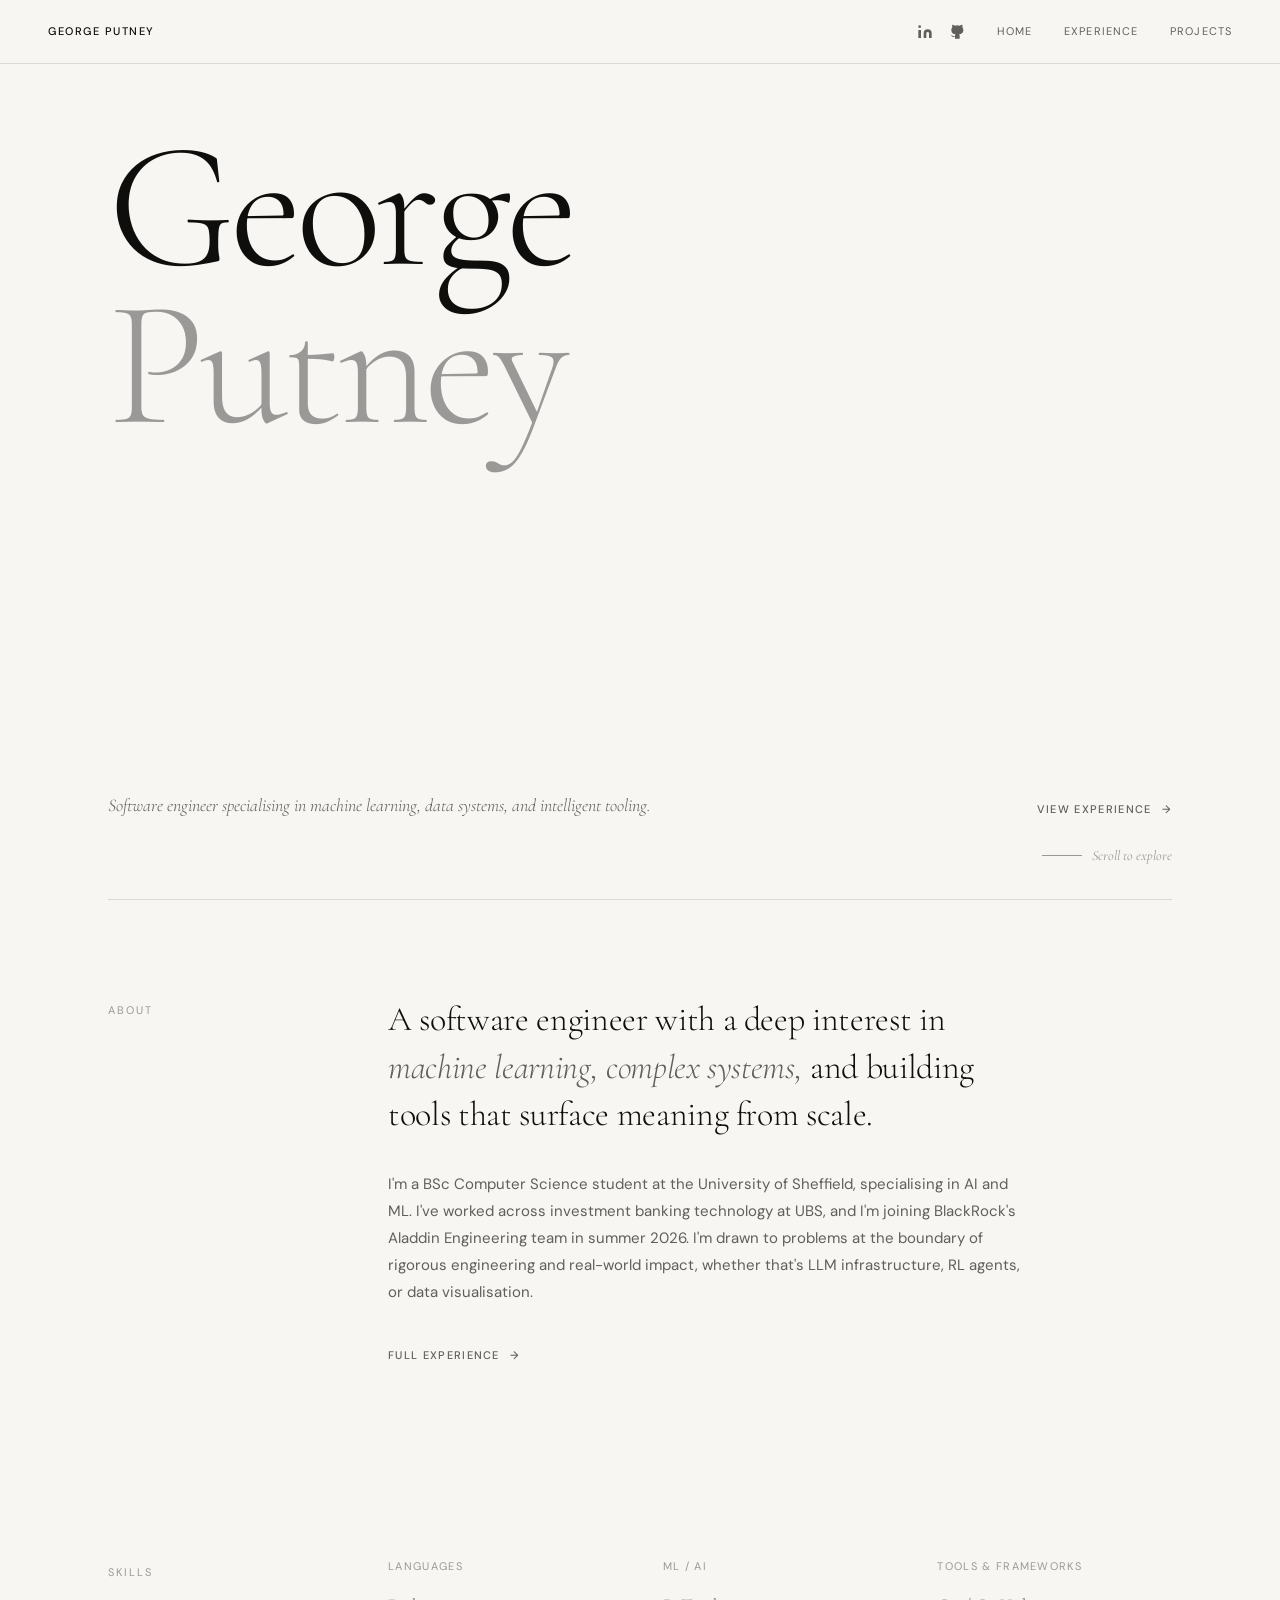
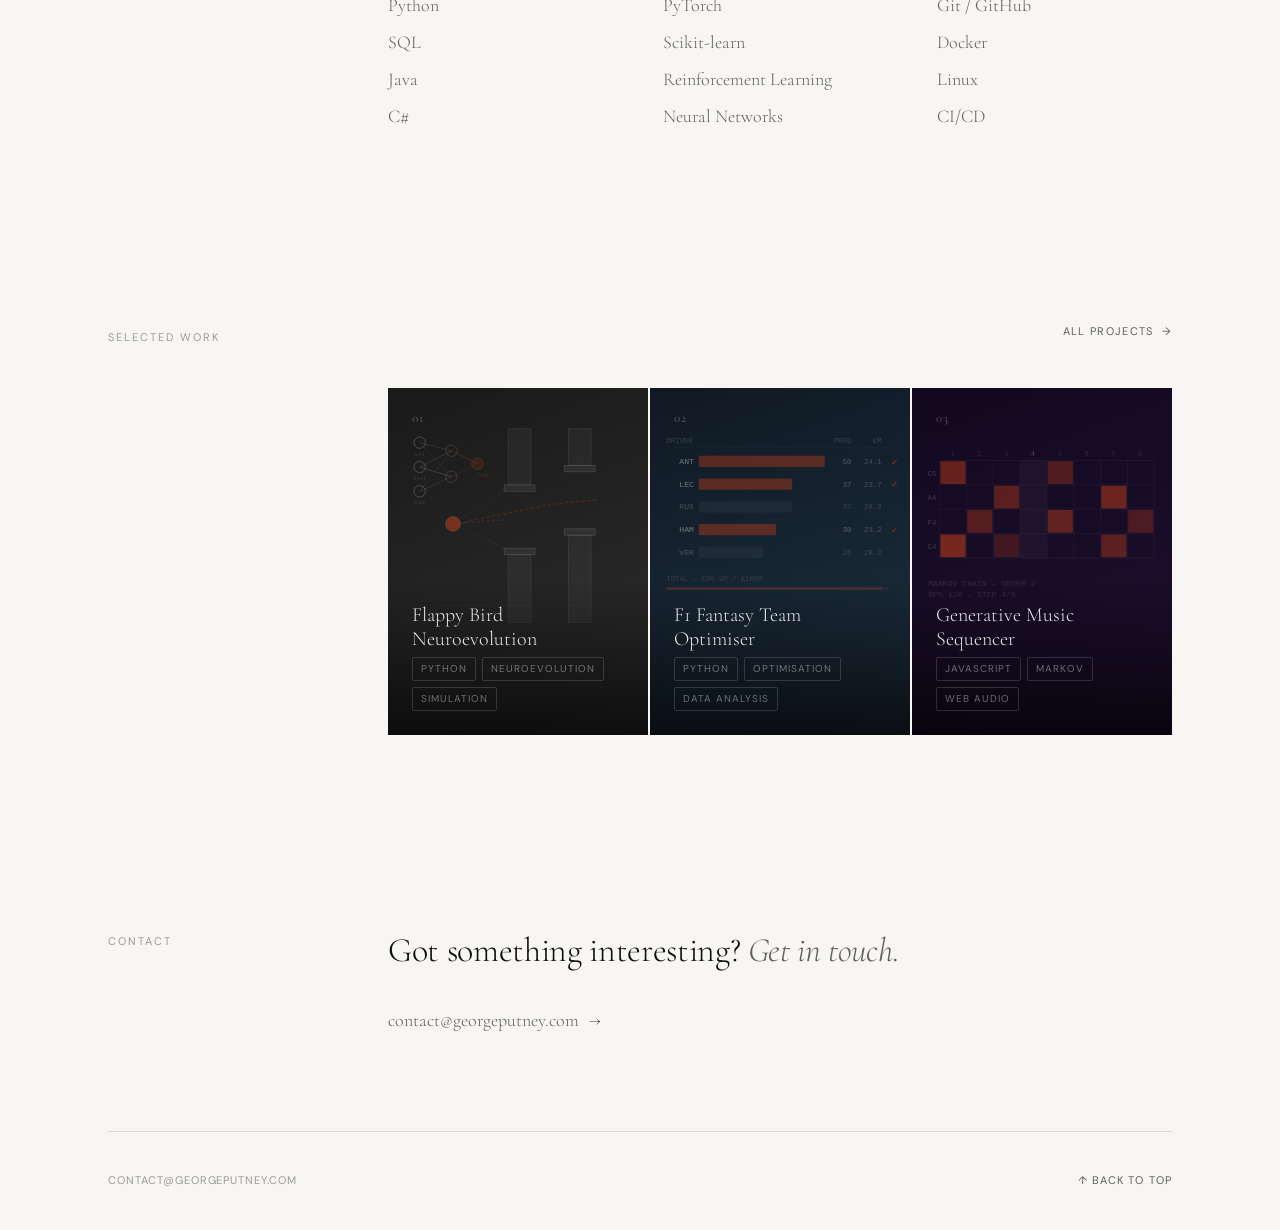
==== commit 18f01f1f: "Updated experience page filters, UBS bullet, and homepage copy" ====
--- a/index.html
+++ b/index.html
@@ -150,14 +150,6 @@
     align-items: start;
   }
 
-  .section-label {
-    font-size: 11px;
-    letter-spacing: 0.18em;
-    text-transform: uppercase;
-    color: var(--ink-30);
-    padding-top: 6px;
-  }
-
   /* ── ABOUT ── */
   .about-body {
     max-width: 640px;
@@ -329,7 +321,6 @@
   }
   .view-all-link:hover { color: var(--ink); }
   .view-all-link:hover::after { width: 100%; }
-  .link-arrow { display: inline-block; transition: transform 300ms ease; }
   .view-all-link:hover .link-arrow { transform: translateX(4px); }
   .btn-secondary:hover .link-arrow { transform: translateX(4px); }
 
@@ -386,19 +377,6 @@
   .contact-email:hover::after { width: 100%; }
   .contact-email:hover .link-arrow { transform: translateX(4px); }
 
-  /* ── ANIMATIONS ── */
-  .fade-up {
-    opacity: 0;
-    transform: translateY(24px);
-    transition: opacity 700ms ease, transform 700ms ease;
-  }
-  .fade-up.visible {
-    opacity: 1;
-    transform: translateY(0);
-  }
-
-  .mobile-only { display: none; }
-
   @media (max-height: 600px) {
     .hero {
       min-height: 600px;
@@ -406,8 +384,6 @@
   }
 
   @media (max-width: 768px) {
-
-  .mobile-only { display: block; }
 
   .hero {
     min-height: 100svh;
@@ -465,7 +441,7 @@
 
   .section-label {
     padding-top: 0;
-    font-size: 18px;
+    /* font-size: 18px; */
   }
 
   .about-statement,
@@ -567,8 +543,8 @@
   <section class="about-section fade-up">
     <p class="section-label">About</p>
     <div class="about-body">
-      <p class="about-statement">A software engineer with a deep interest in <em>machine learning, complex systems,</em> and building tools that make large-scale data legible.</p>
-      <p class="about-text">I'm a second-year BSc Computer Science student at the University of Sheffield, specialising in AI and ML. I've worked across investment banking technology at UBS, and I'm joining BlackRock's Aladdin Engineering team in summer 2026. I'm drawn to problems at the boundary of rigorous engineering and real-world impact — whether that's LLM infrastructure, RL agents, or data visualisation.</p>
+      <h2 class="about-statement">A software engineer with a deep interest in <em>machine learning, complex systems,</em> and building tools that surface meaning from scale.</h2>
+      <p class="about-text">I'm a BSc Computer Science student at the University of Sheffield, specialising in AI and ML. I've worked across investment banking technology at UBS, and I'm joining BlackRock's Aladdin Engineering team in summer 2026. I'm drawn to problems at the boundary of rigorous engineering and real-world impact, whether that's LLM infrastructure, RL agents, or data visualisation.</p>
       <a href="/experience" class="btn-secondary">Full experience <span class="link-arrow">→</span></a>
     </div>
   </section>
@@ -594,7 +570,7 @@
           <li>PyTorch</li>
           <li>Scikit-learn</li>
           <li>Reinforcement Learning</li>
-          <li>NLP</li>
+          <li>Neural Networks</li>
         </ul>
       </div>
 
@@ -620,7 +596,7 @@
       </div>
       <div class="featured-grid">
 
-        <a href="/projects" class="featured-card">
+        <a href="/projects/flappy-bird-neuroevolution/" class="featured-card">
           <div class="featured-card-visual v-dark">
             <svg width="100%" viewBox="0 0 320 240" fill="none" opacity="0.6" preserveAspectRatio="xMidYMid slice">
               <!-- Pipe 1: body ends, THEN cap flush at end, gap y=78–148 -->
@@ -677,7 +653,7 @@
           </div>
         </a>
 
-        <a href="/projects" class="featured-card">
+        <a href="/projects/f1-fantasy-team-optimiser/" class="featured-card">
           <div class="featured-card-visual v-blue">
             <svg width="100%" viewBox="0 0 320 240" fill="none" opacity="0.6" preserveAspectRatio="xMidYMid slice">
               <!-- Header: driver | bar | PRED right@248 | £M right@285 -->
@@ -791,7 +767,7 @@
   <section class="contact-section fade-up">
     <p class="section-label">Contact</p>
     <div class="contact-inner">
-      <p class="contact-statement">Got something interesting? <a href="mailto:contact@georgeputney.com"><em>Get in touch.</em></a></p>
+      <h2 class="contact-statement">Got something interesting? <a href="mailto:contact@georgeputney.com"><em>Get in touch.</em></a></h2>
       <a href="mailto:contact@georgeputney.com" class="contact-email">
         contact@georgeputney.com <span class="link-arrow">→</span>
       </a>
--- a/styles.css
+++ b/styles.css
@@ -139,6 +139,15 @@
     color: var(--ink-30);
   }
 
+  /* SECTION LABEL */
+  .section-label {
+    font-size: 11px;
+    letter-spacing: 0.18em;
+    text-transform: uppercase;
+    color: var(--ink-30);
+    padding-top: 6px;
+  }
+
   /* FILTER */
   .filter-bar {
     padding: 32px 0;
@@ -166,6 +175,37 @@
     border-color: var(--ink);
     color: var(--bg);
   }
+
+  /* LINK ARROW */
+  .link-arrow {
+    display: inline-block;
+    transition: transform 300ms ease;
+  }
+
+  /* TAG */
+  .tag {
+    font-size: 10px;
+    letter-spacing: 0.1em;
+    text-transform: uppercase;
+    color: var(--ink-60);
+    border: 1px solid var(--ink-12);
+    padding: 5px 10px;
+    border-radius: 2px;
+  }
+
+  /* FADE UP */
+  .fade-up {
+    opacity: 0;
+    transform: translateY(24px);
+    transition: opacity 700ms ease, transform 700ms ease;
+  }
+  .fade-up.visible {
+    opacity: 1;
+    transform: translateY(0);
+  }
+
+  /* MOBILE ONLY */
+  .mobile-only { display: none; }
 
   /* FOOTER */
   footer {
@@ -378,6 +418,8 @@
     padding: 6px 12px;
   }
 
+  .mobile-only { display: block; }
+
 }
 
 @media (max-width: 480px) {
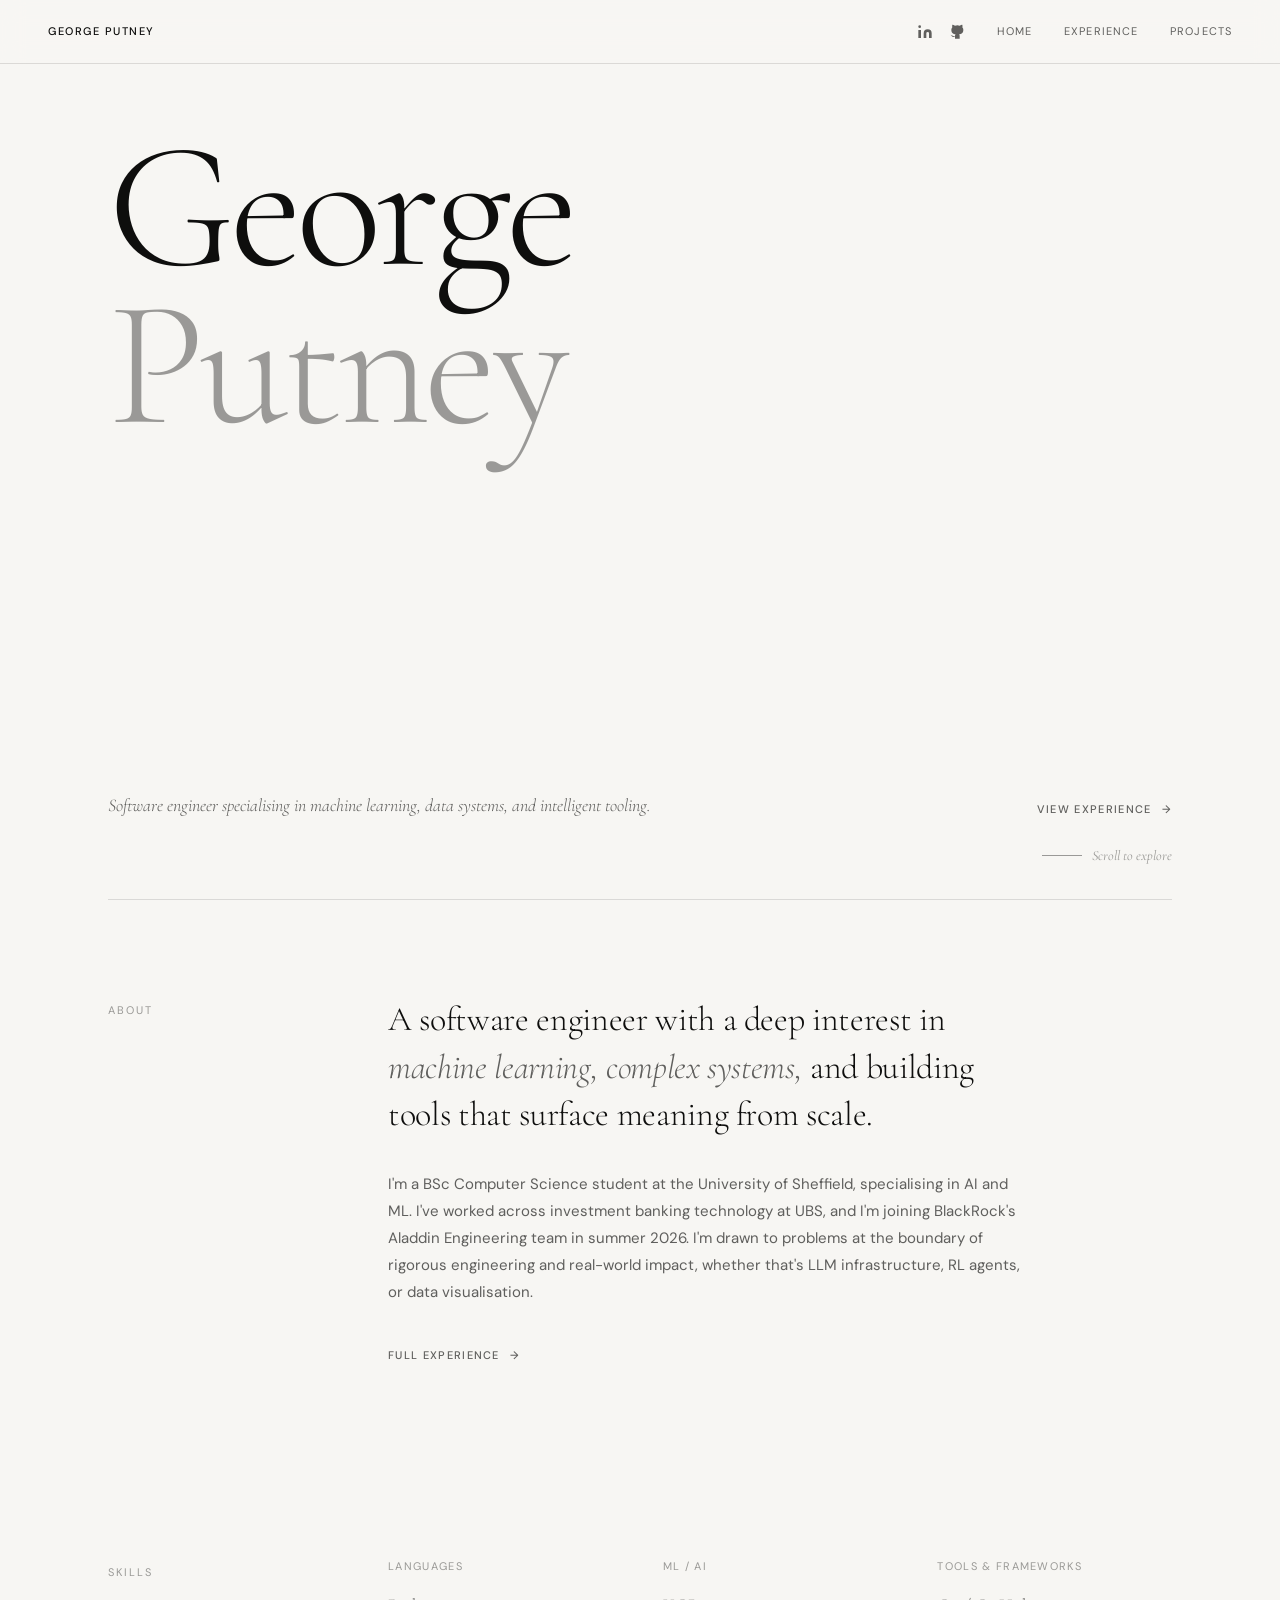
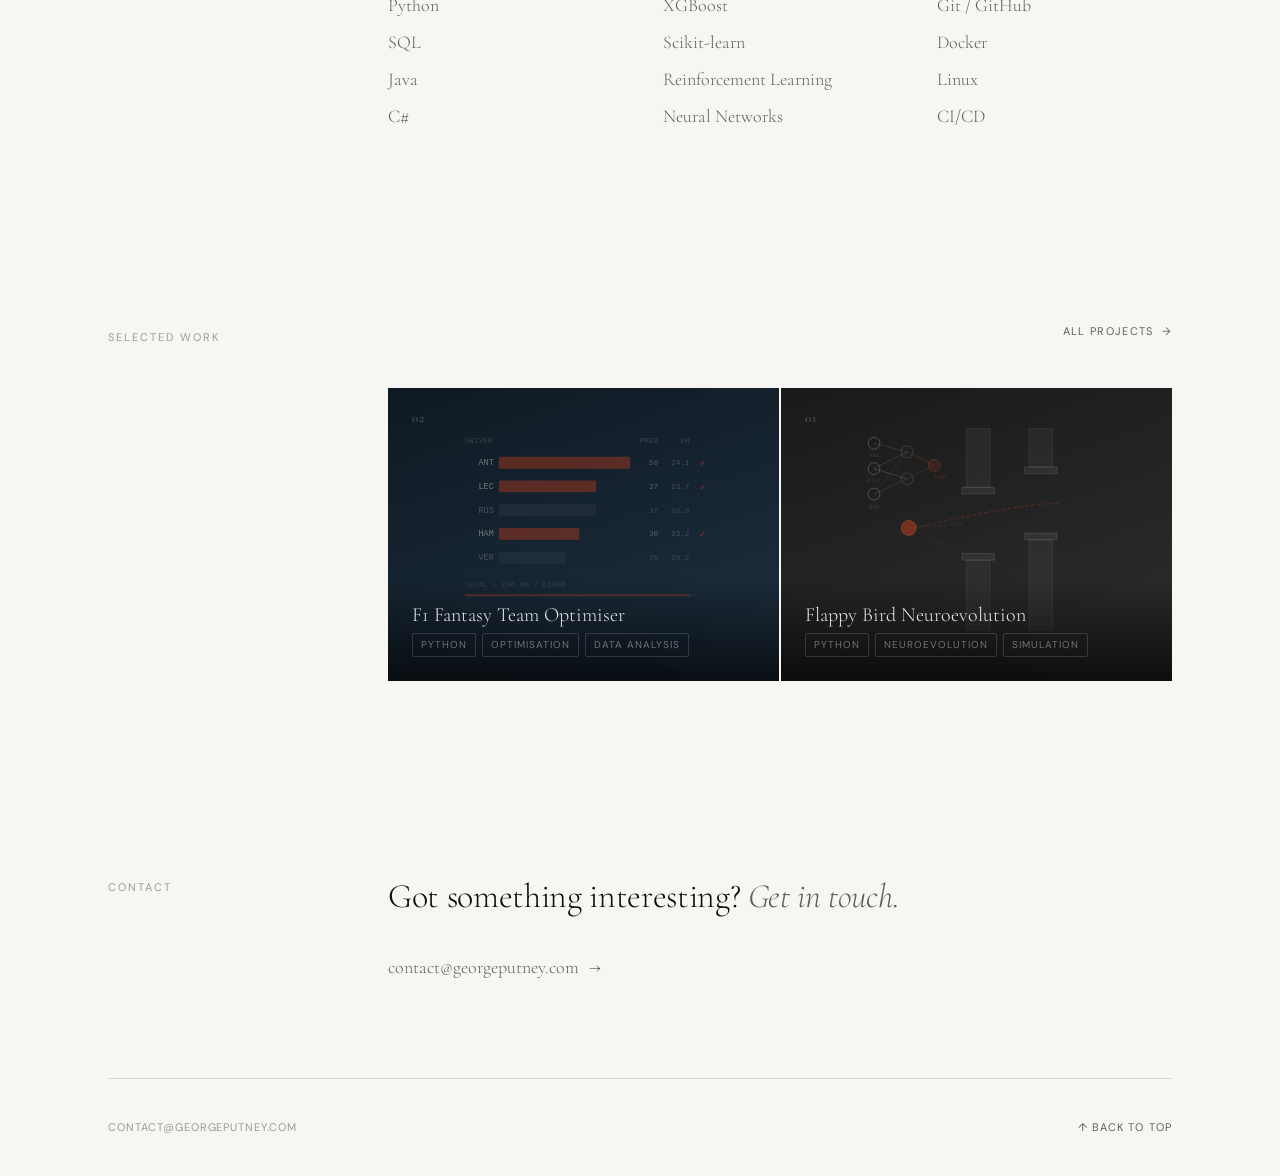
==== commit af72cb55: "Updated experience bullets and project's formatting" ====
--- a/index.html
+++ b/index.html
@@ -218,7 +218,7 @@
 
   .featured-grid {
     display: grid;
-    grid-template-columns: repeat(3, 1fr);
+    grid-template-columns: repeat(6, 1fr);
     gap: 2px;
   }
 
@@ -231,6 +231,7 @@
     opacity: 0;
     transform: translateY(20px);
     transition: opacity 600ms ease, transform 600ms ease;
+    grid-column: span 3;
   }
 
   .featured-card.visible {
@@ -239,14 +240,18 @@
   }
 
   .featured-card-visual {
-    aspect-ratio: 3/4;
+    aspect-ratio: 4/3;
     display: flex;
     align-items: flex-start;
     justify-content: center;
-    padding-top: 40px;
+    padding: 40px 60px 0;
     position: relative;
     overflow: hidden;
     transition: transform 500ms ease;
+  }
+
+  .featured-card-visual svg {
+    max-width: 320px;
   }
 
   .featured-card:hover .featured-card-visual {
@@ -257,6 +262,7 @@
   .v-blue   { background: linear-gradient(160deg, #0f1923, #1e3040); }
   .v-warm   { background: linear-gradient(160deg, #1c1410, #2d2010); }
   .v-purple { background: linear-gradient(160deg, #12091e, #1e1030); }
+  .v-red    { background: linear-gradient(160deg, #1e0407, #2d0b0f); }
 
   .card-num {
     position: absolute;
@@ -567,7 +573,7 @@
       <div>
         <p class="skill-group-label">ML / AI</p>
         <ul class="skill-list">
-          <li>PyTorch</li>
+          <li>XGBoost</li>
           <li>Scikit-learn</li>
           <li>Reinforcement Learning</li>
           <li>Neural Networks</li>
@@ -595,6 +601,60 @@
         <a href="/projects" class="view-all-link">All projects <span class="link-arrow">→</span></a>
       </div>
       <div class="featured-grid">
+
+        <a href="/projects/f1-fantasy-team-optimiser/" class="featured-card">
+          <div class="featured-card-visual v-blue">
+            <svg width="100%" viewBox="0 0 320 240" fill="none" opacity="0.6" preserveAspectRatio="xMidYMid slice">
+              <!-- Header: driver | bar | PRED right@248 | £M right@285 -->
+              <text x="20" y="18" fill="rgba(255,255,255,0.25)" font-family="monospace" font-size="9">DRIVER</text>
+              <text x="248" y="18" fill="rgba(255,255,255,0.25)" font-family="monospace" font-size="9" text-anchor="end">PRED</text>
+              <text x="285" y="18" fill="rgba(255,255,255,0.25)" font-family="monospace" font-size="9" text-anchor="end">£M</text>
+              <line x1="20" y1="24" x2="300" y2="24" stroke="rgba(255,255,255,0.08)" stroke-width="0.5"/>
+              <!-- ANT — selected, 150 pts, £24.1M -->
+              <text x="54" y="44" fill="rgba(255,255,255,0.65)" font-family="monospace" font-size="10" text-anchor="end">ANT</text>
+              <rect x="60" y="34" width="155" height="14" fill="rgba(200,64,26,0.65)" rx="2"/>
+              <text x="248" y="44" fill="rgba(255,255,255,0.45)" font-family="monospace" font-size="9" text-anchor="end">50</text>
+              <text x="285" y="44" fill="rgba(255,255,255,0.35)" font-family="monospace" font-size="9" text-anchor="end">24.1</text>
+              <text x="296" y="45" fill="rgba(200,64,26,0.95)" font-family="monospace" font-size="11">✓</text>
+              <!-- LEC — selected, 111 pts, £23.7M -->
+              <text x="54" y="72" fill="rgba(255,255,255,0.65)" font-family="monospace" font-size="10" text-anchor="end">LEC</text>
+              <rect x="60" y="62" width="115" height="14" fill="rgba(200,64,26,0.65)" rx="2"/>
+              <text x="248" y="72" fill="rgba(255,255,255,0.45)" font-family="monospace" font-size="9" text-anchor="end">37</text>
+              <text x="285" y="72" fill="rgba(255,255,255,0.35)" font-family="monospace" font-size="9" text-anchor="end">23.7</text>
+              <text x="296" y="73" fill="rgba(200,64,26,0.95)" font-family="monospace" font-size="11">✓</text>
+              <!-- RUS — not selected, 111 pts, £28.3M -->
+              <text x="54" y="100" fill="rgba(255,255,255,0.35)" font-family="monospace" font-size="10" text-anchor="end">RUS</text>
+              <rect x="60" y="90" width="115" height="14" fill="rgba(255,255,255,0.07)" rx="2"/>
+              <text x="248" y="100" fill="rgba(255,255,255,0.25)" font-family="monospace" font-size="9" text-anchor="end">37</text>
+              <text x="285" y="100" fill="rgba(255,255,255,0.25)" font-family="monospace" font-size="9" text-anchor="end">28.3</text>
+              <!-- HAM — selected, 92 pts, £23.2M -->
+              <text x="54" y="128" fill="rgba(255,255,255,0.65)" font-family="monospace" font-size="10" text-anchor="end">HAM</text>
+              <rect x="60" y="118" width="95" height="14" fill="rgba(200,64,26,0.65)" rx="2"/>
+              <text x="248" y="128" fill="rgba(255,255,255,0.45)" font-family="monospace" font-size="9" text-anchor="end">30</text>
+              <text x="285" y="128" fill="rgba(255,255,255,0.35)" font-family="monospace" font-size="9" text-anchor="end">23.2</text>
+              <text x="296" y="129" fill="rgba(200,64,26,0.95)" font-family="monospace" font-size="11">✓</text>
+              <!-- VER — not selected, 77 pts, £28.2M -->
+              <text x="54" y="156" fill="rgba(255,255,255,0.35)" font-family="monospace" font-size="10" text-anchor="end">VER</text>
+              <rect x="60" y="146" width="79" height="14" fill="rgba(255,255,255,0.07)" rx="2"/>
+              <text x="248" y="156" fill="rgba(255,255,255,0.25)" font-family="monospace" font-size="9" text-anchor="end">26</text>
+              <text x="285" y="156" fill="rgba(255,255,255,0.25)" font-family="monospace" font-size="9" text-anchor="end">28.2</text>
+              <!-- Budget bar -->
+              <line x1="20" y1="174" x2="300" y2="174" stroke="rgba(255,255,255,0.08)" stroke-width="0.5"/>
+              <text x="20" y="188" fill="rgba(255,255,255,0.2)" font-family="monospace" font-size="9">TOTAL — £96.9M / £100M</text>
+              <rect x="20" y="196" width="275" height="3" fill="rgba(255,255,255,0.06)" rx="1"/>
+              <rect x="20" y="196" width="266" height="3" fill="rgba(200,64,26,0.45)" rx="1"/>
+            </svg>
+            <p class="card-num">02</p>
+            <div class="card-overlay">
+              <p class="card-name">F1 Fantasy Team Optimiser</p>
+              <div class="card-tags">
+                <span class="card-tag">Python</span>
+                <span class="card-tag">Optimisation</span>
+                <span class="card-tag">Data Analysis</span>
+              </div>
+            </div>
+          </div>
+        </a>
 
         <a href="/projects/flappy-bird-neuroevolution/" class="featured-card">
           <div class="featured-card-visual v-dark">
@@ -653,60 +713,7 @@
           </div>
         </a>
 
-        <a href="/projects/f1-fantasy-team-optimiser/" class="featured-card">
-          <div class="featured-card-visual v-blue">
-            <svg width="100%" viewBox="0 0 320 240" fill="none" opacity="0.6" preserveAspectRatio="xMidYMid slice">
-              <!-- Header: driver | bar | PRED right@248 | £M right@285 -->
-              <text x="20" y="18" fill="rgba(255,255,255,0.25)" font-family="monospace" font-size="9">DRIVER</text>
-              <text x="248" y="18" fill="rgba(255,255,255,0.25)" font-family="monospace" font-size="9" text-anchor="end">PRED</text>
-              <text x="285" y="18" fill="rgba(255,255,255,0.25)" font-family="monospace" font-size="9" text-anchor="end">£M</text>
-              <line x1="20" y1="24" x2="300" y2="24" stroke="rgba(255,255,255,0.08)" stroke-width="0.5"/>
-              <!-- ANT — selected, 150 pts, £24.1M -->
-              <text x="54" y="44" fill="rgba(255,255,255,0.65)" font-family="monospace" font-size="10" text-anchor="end">ANT</text>
-              <rect x="60" y="34" width="155" height="14" fill="rgba(200,64,26,0.65)" rx="2"/>
-              <text x="248" y="44" fill="rgba(255,255,255,0.45)" font-family="monospace" font-size="9" text-anchor="end">50</text>
-              <text x="285" y="44" fill="rgba(255,255,255,0.35)" font-family="monospace" font-size="9" text-anchor="end">24.1</text>
-              <text x="296" y="45" fill="rgba(200,64,26,0.95)" font-family="monospace" font-size="11">✓</text>
-              <!-- LEC — selected, 111 pts, £23.7M -->
-              <text x="54" y="72" fill="rgba(255,255,255,0.65)" font-family="monospace" font-size="10" text-anchor="end">LEC</text>
-              <rect x="60" y="62" width="115" height="14" fill="rgba(200,64,26,0.65)" rx="2"/>
-              <text x="248" y="72" fill="rgba(255,255,255,0.45)" font-family="monospace" font-size="9" text-anchor="end">37</text>
-              <text x="285" y="72" fill="rgba(255,255,255,0.35)" font-family="monospace" font-size="9" text-anchor="end">23.7</text>
-              <text x="296" y="73" fill="rgba(200,64,26,0.95)" font-family="monospace" font-size="11">✓</text>
-              <!-- RUS — not selected, 111 pts, £28.3M -->
-              <text x="54" y="100" fill="rgba(255,255,255,0.35)" font-family="monospace" font-size="10" text-anchor="end">RUS</text>
-              <rect x="60" y="90" width="115" height="14" fill="rgba(255,255,255,0.07)" rx="2"/>
-              <text x="248" y="100" fill="rgba(255,255,255,0.25)" font-family="monospace" font-size="9" text-anchor="end">37</text>
-              <text x="285" y="100" fill="rgba(255,255,255,0.25)" font-family="monospace" font-size="9" text-anchor="end">28.3</text>
-              <!-- HAM — selected, 92 pts, £23.2M -->
-              <text x="54" y="128" fill="rgba(255,255,255,0.65)" font-family="monospace" font-size="10" text-anchor="end">HAM</text>
-              <rect x="60" y="118" width="95" height="14" fill="rgba(200,64,26,0.65)" rx="2"/>
-              <text x="248" y="128" fill="rgba(255,255,255,0.45)" font-family="monospace" font-size="9" text-anchor="end">30</text>
-              <text x="285" y="128" fill="rgba(255,255,255,0.35)" font-family="monospace" font-size="9" text-anchor="end">23.2</text>
-              <text x="296" y="129" fill="rgba(200,64,26,0.95)" font-family="monospace" font-size="11">✓</text>
-              <!-- VER — not selected, 77 pts, £28.2M -->
-              <text x="54" y="156" fill="rgba(255,255,255,0.35)" font-family="monospace" font-size="10" text-anchor="end">VER</text>
-              <rect x="60" y="146" width="79" height="14" fill="rgba(255,255,255,0.07)" rx="2"/>
-              <text x="248" y="156" fill="rgba(255,255,255,0.25)" font-family="monospace" font-size="9" text-anchor="end">26</text>
-              <text x="285" y="156" fill="rgba(255,255,255,0.25)" font-family="monospace" font-size="9" text-anchor="end">28.2</text>
-              <!-- Budget bar -->
-              <line x1="20" y1="174" x2="300" y2="174" stroke="rgba(255,255,255,0.08)" stroke-width="0.5"/>
-              <text x="20" y="188" fill="rgba(255,255,255,0.2)" font-family="monospace" font-size="9">TOTAL — £96.9M / £100M</text>
-              <rect x="20" y="196" width="275" height="3" fill="rgba(255,255,255,0.06)" rx="1"/>
-              <rect x="20" y="196" width="266" height="3" fill="rgba(200,64,26,0.45)" rx="1"/>
-            </svg>
-            <p class="card-num">02</p>
-            <div class="card-overlay">
-              <p class="card-name">F1 Fantasy Team Optimiser</p>
-              <div class="card-tags">
-                <span class="card-tag">Python</span>
-                <span class="card-tag">Optimisation</span>
-                <span class="card-tag">Data Analysis</span>
-              </div>
-            </div>
-          </div>
-        </a>
-
+        <!-- HIDDEN: Generative Music Sequencer (commented out 2026-05-01)
         <a href="/projects" class="featured-card">
           <div class="featured-card-visual v-purple">
             <svg width="100%" viewBox="0 0 320 240" fill="none" opacity="0.6" preserveAspectRatio="xMidYMid slice">
@@ -745,7 +752,6 @@
               <text x="281" y="34" fill="rgba(255,255,255,0.2)" font-size="8" font-family="monospace" text-anchor="middle">8</text>
               <text x="20" y="195" fill="rgba(255,255,255,0.2)" font-family="monospace" font-size="10">MARKOV CHAIN — ORDER 2</text>
               <text x="20" y="208" fill="rgba(255,255,255,0.2)" font-family="monospace" font-size="10">BPM 120 — STEP 4/8</text>
-
             </svg>
             <p class="card-num">03</p>
             <div class="card-overlay">
@@ -758,6 +764,100 @@
             </div>
           </div>
         </a>
+        END HIDDEN -->
+
+        <!-- <a href="/projects/tfl-slime-mould/" class="featured-card">
+          <div class="featured-card-visual v-red">
+            <svg width="100%" viewBox="0 0 320 240" fill="none" opacity="0.7" preserveAspectRatio="xMidYMid slice">
+              
+            </svg>
+            <p class="card-num">03</p>
+            <div class="card-overlay">
+              <p class="card-name">TfL Slime Mould Simulation</p>
+              <div class="card-tags">
+                <span class="card-tag">Python</span>
+                <span class="card-tag">Simulation</span>
+                <span class="card-tag">Network Analysis</span>
+              </div>
+            </div>
+          </div>
+        </a> -->
+        <template> <!-- Rainforest Soundscape - uncomment when ready -->
+        <a href="/projects/rainforest-soundscape-monitor/" class="featured-card">
+          <div class="featured-card-visual v-warm">
+            <svg width="100%" viewBox="0 0 320 240" fill="none" opacity="0.7" preserveAspectRatio="xMidYMid slice">
+              <!-- Header -->
+              <text x="20" y="18" fill="rgba(255,255,255,0.25)" font-family="monospace" font-size="8">SOUNDSCAPE ANALYSIS</text>
+              <line x1="20" y1="24" x2="300" y2="24" stroke="rgba(255,255,255,0.07)" stroke-width="0.5"/>
+              <!-- Freq labels -->
+              <text x="48" y="46" fill="rgba(255,255,255,0.2)" font-family="monospace" font-size="6.5" text-anchor="end">8kHz</text>
+              <text x="48" y="65" fill="rgba(255,255,255,0.2)" font-family="monospace" font-size="6.5" text-anchor="end">4kHz</text>
+              <text x="48" y="84" fill="rgba(255,255,255,0.2)" font-family="monospace" font-size="6.5" text-anchor="end">2kHz</text>
+              <text x="48" y="103" fill="rgba(255,255,255,0.2)" font-family="monospace" font-size="6.5" text-anchor="end">500Hz</text>
+              <!-- Spectrogram — 8kHz row (bird calls, high activity) -->
+              <rect x="52" y="36" width="29" height="14" fill="rgba(200,100,40,0.15)" rx="1"/>
+              <rect x="85" y="36" width="29" height="14" fill="rgba(200,100,40,0.60)" rx="1"/>
+              <rect x="118" y="36" width="29" height="14" fill="rgba(200,100,40,0.35)" rx="1"/>
+              <rect x="151" y="36" width="29" height="14" fill="rgba(200,100,40,0.75)" rx="1"/>
+              <rect x="184" y="36" width="29" height="14" fill="rgba(200,100,40,0.25)" rx="1"/>
+              <rect x="217" y="36" width="29" height="14" fill="rgba(200,100,40,0.65)" rx="1"/>
+              <rect x="250" y="36" width="29" height="14" fill="rgba(200,100,40,0.45)" rx="1"/>
+              <!-- 4kHz row (high biophony) -->
+              <rect x="52" y="54" width="29" height="14" fill="rgba(200,100,40,0.45)" rx="1"/>
+              <rect x="85" y="54" width="29" height="14" fill="rgba(200,100,40,0.85)" rx="1"/>
+              <rect x="118" y="54" width="29" height="14" fill="rgba(200,100,40,0.60)" rx="1"/>
+              <rect x="151" y="54" width="29" height="14" fill="rgba(200,100,40,0.90)" rx="1"/>
+              <rect x="184" y="54" width="29" height="14" fill="rgba(200,100,40,0.55)" rx="1"/>
+              <rect x="217" y="54" width="29" height="14" fill="rgba(200,100,40,0.80)" rx="1"/>
+              <rect x="250" y="54" width="29" height="14" fill="rgba(200,100,40,0.65)" rx="1"/>
+              <!-- 2kHz row (medium biophony) -->
+              <rect x="52" y="72" width="29" height="14" fill="rgba(200,100,40,0.55)" rx="1"/>
+              <rect x="85" y="72" width="29" height="14" fill="rgba(200,100,40,0.45)" rx="1"/>
+              <rect x="118" y="72" width="29" height="14" fill="rgba(200,100,40,0.80)" rx="1"/>
+              <rect x="151" y="72" width="29" height="14" fill="rgba(200,100,40,0.40)" rx="1"/>
+              <rect x="184" y="72" width="29" height="14" fill="rgba(200,100,40,0.70)" rx="1"/>
+              <rect x="217" y="72" width="29" height="14" fill="rgba(200,100,40,0.50)" rx="1"/>
+              <rect x="250" y="72" width="29" height="14" fill="rgba(200,100,40,0.75)" rx="1"/>
+              <!-- 500Hz row (minimal anthropophony) -->
+              <rect x="52" y="90" width="29" height="14" fill="rgba(255,255,255,0.04)" rx="1"/>
+              <rect x="85" y="90" width="29" height="14" fill="rgba(255,255,255,0.03)" rx="1"/>
+              <rect x="118" y="90" width="29" height="14" fill="rgba(255,255,255,0.05)" rx="1"/>
+              <rect x="151" y="90" width="29" height="14" fill="rgba(255,255,255,0.03)" rx="1"/>
+              <rect x="184" y="90" width="29" height="14" fill="rgba(255,255,255,0.06)" rx="1"/>
+              <rect x="217" y="90" width="29" height="14" fill="rgba(255,255,255,0.03)" rx="1"/>
+              <rect x="250" y="90" width="29" height="14" fill="rgba(255,255,255,0.04)" rx="1"/>
+              <line x1="20" y1="116" x2="300" y2="116" stroke="rgba(255,255,255,0.06)" stroke-width="0.5"/>
+              <!-- Acoustic indices -->
+              <text x="20" y="130" fill="rgba(255,255,255,0.25)" font-family="monospace" font-size="8">ACI</text>
+              <rect x="52" y="122" width="180" height="7" fill="rgba(255,255,255,0.05)" rx="1"/>
+              <rect x="52" y="122" width="155" height="7" fill="rgba(200,100,40,0.50)" rx="1"/>
+              <text x="240" y="129" fill="rgba(255,255,255,0.3)" font-family="monospace" font-size="7">86.2</text>
+              <text x="20" y="148" fill="rgba(255,255,255,0.25)" font-family="monospace" font-size="8">BI</text>
+              <rect x="52" y="140" width="180" height="7" fill="rgba(255,255,255,0.05)" rx="1"/>
+              <rect x="52" y="140" width="132" height="7" fill="rgba(200,100,40,0.40)" rx="1"/>
+              <text x="240" y="147" fill="rgba(255,255,255,0.3)" font-family="monospace" font-size="7">73.4</text>
+              <text x="20" y="166" fill="rgba(255,255,255,0.25)" font-family="monospace" font-size="8">NDSI</text>
+              <rect x="52" y="158" width="180" height="7" fill="rgba(255,255,255,0.05)" rx="1"/>
+              <rect x="52" y="158" width="163" height="7" fill="rgba(200,100,40,0.45)" rx="1"/>
+              <text x="240" y="165" fill="rgba(255,255,255,0.3)" font-family="monospace" font-size="7">90.7</text>
+              <line x1="20" y1="180" x2="300" y2="180" stroke="rgba(255,255,255,0.06)" stroke-width="0.5"/>
+              <!-- Health score -->
+              <text x="20" y="198" fill="rgba(255,255,255,0.2)" font-family="monospace" font-size="8">ECOSYSTEM HEALTH</text>
+              <text x="300" y="206" fill="rgba(220,140,60,0.9)" font-family="monospace" font-size="22" text-anchor="end">78</text>
+              <text x="300" y="220" fill="rgba(255,255,255,0.2)" font-family="monospace" font-size="8" text-anchor="end">/ 100</text>
+            </svg>
+            <p class="card-num">03</p>
+            <div class="card-overlay">
+              <p class="card-name">Rainforest Soundscape Health Monitor</p>
+              <div class="card-tags">
+                <span class="card-tag">Python</span>
+                <span class="card-tag">Audio ML</span>
+                <span class="card-tag">PyTorch</span>
+              </div>
+            </div>
+          </div>
+        </a>
+        </template>
 
       </div>
     </div>
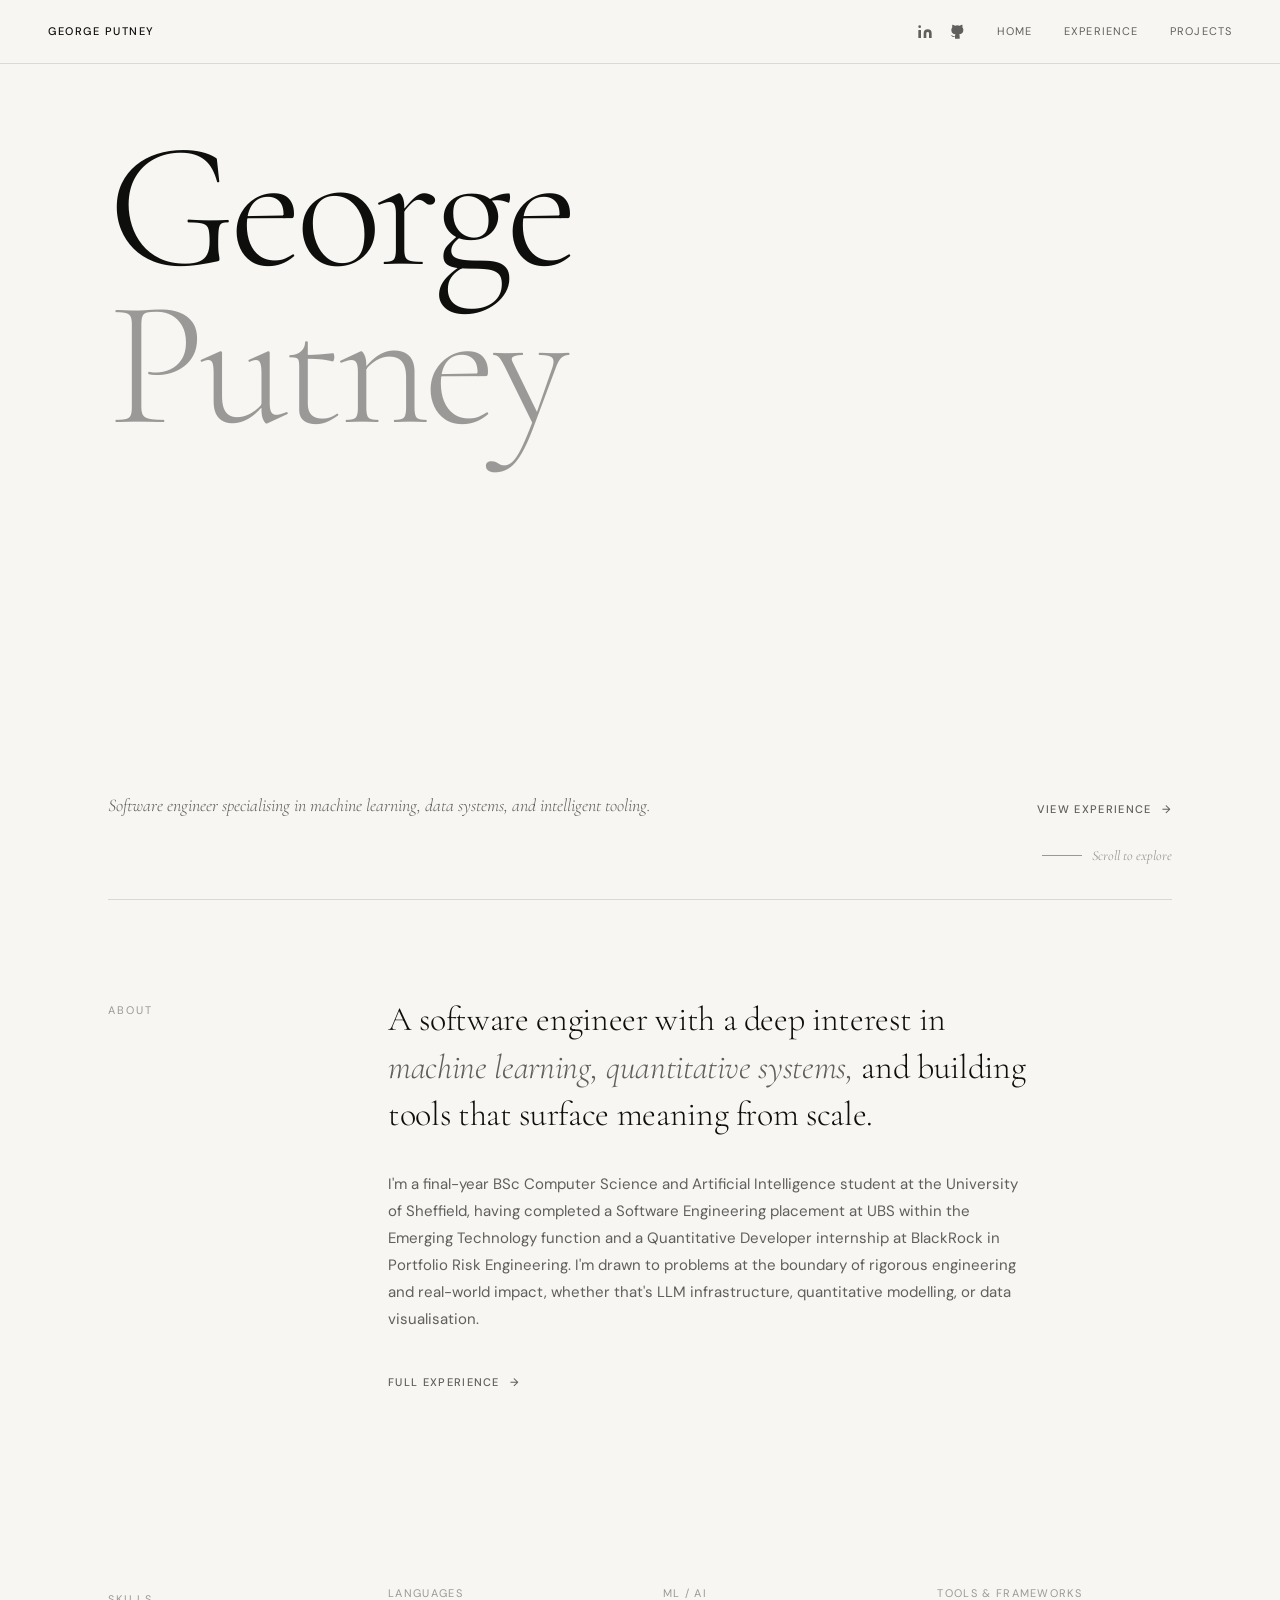
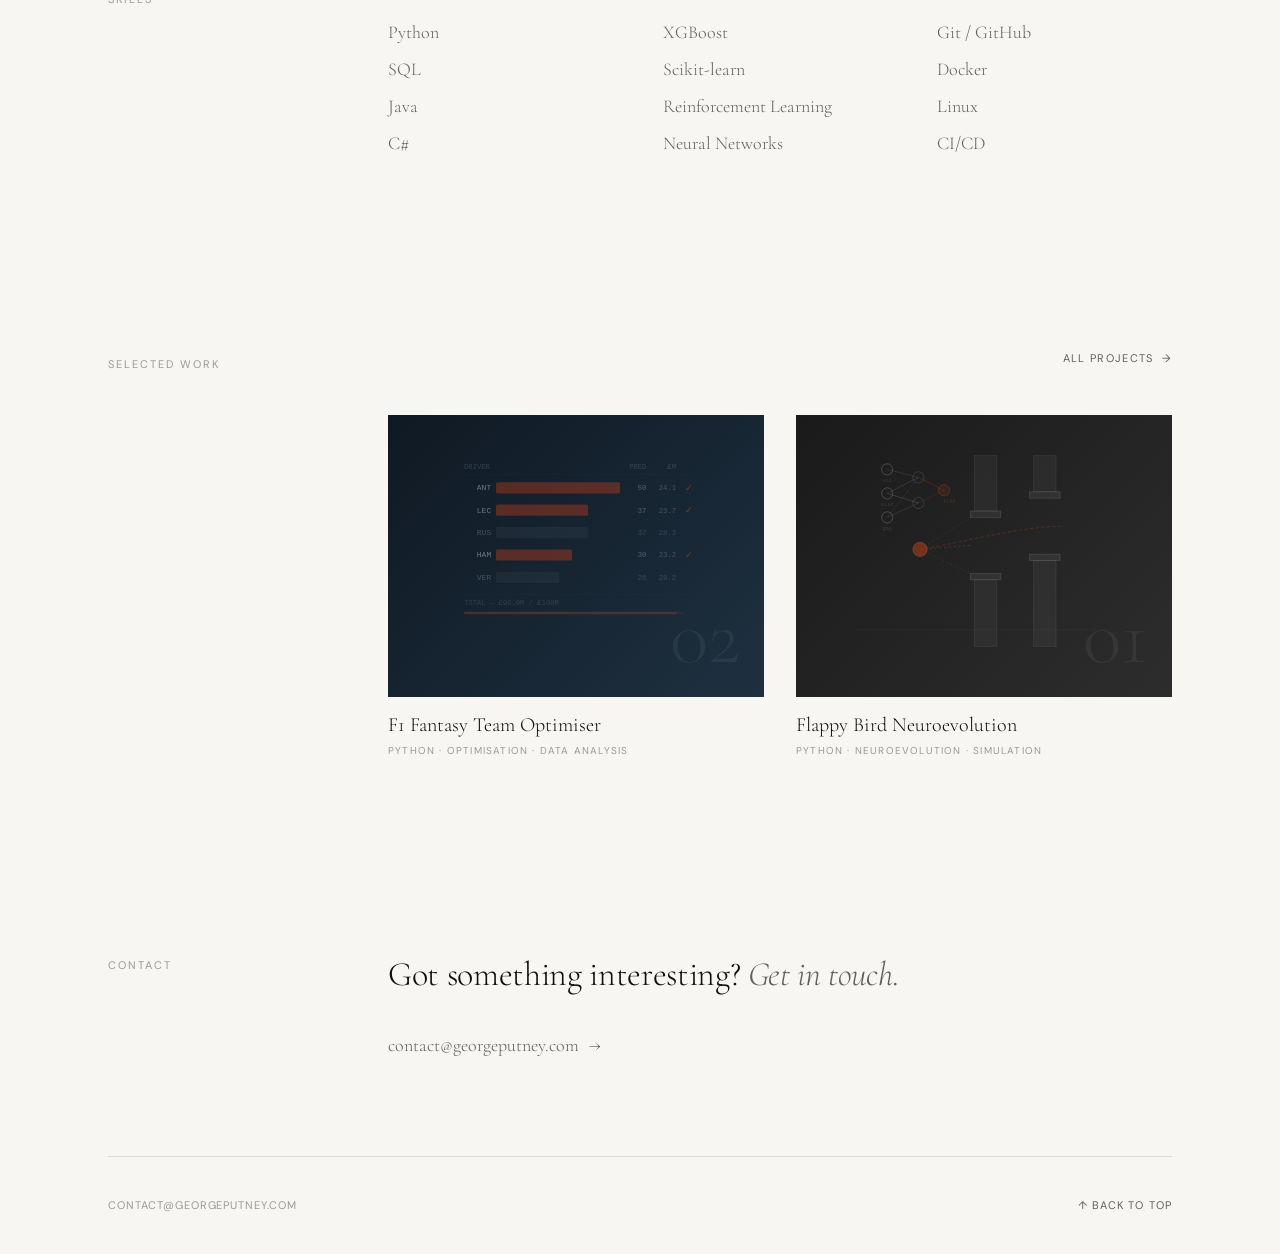
==== commit d2b51eaf: "Update home and experience pages to match latest CV Rewrites BlackRock/UBS roles, tags, and bullets " ====
--- a/index.html
+++ b/index.html
@@ -4,6 +4,7 @@
 <meta charset="UTF-8" />
 <meta name="viewport" content="width=device-width, initial-scale=1.0" />
 <title>George Putney</title>
+<link rel="icon" href="data:image/svg+xml,%3Csvg xmlns='http://www.w3.org/2000/svg' viewBox='0 0 64 64'%3E%3Crect width='64' height='64' fill='%23f7f6f3'/%3E%3Ctext x='33' y='47' font-family='Georgia,serif' font-size='44' text-anchor='middle' fill='%230e0e0d'%3EG%3Ctspan fill='%23c8401a'%3E.%3C/tspan%3E%3C/text%3E%3C/svg%3E" />
 <link rel="preconnect" href="https://fonts.googleapis.com" />
 <link rel="preconnect" href="https://fonts.gstatic.com" crossorigin />
 <link href="https://fonts.googleapis.com/css2?family=Cormorant+Garamond:ital,wght@0,300;0,400;1,300;1,400&family=DM+Sans:wght@300;400;500&display=swap" rel="stylesheet" />
@@ -68,28 +69,6 @@
     gap: 16px;
     align-items: center;
     flex-shrink: 0;
-  }
-
-  .btn-primary {
-    display: inline-flex;
-    align-items: center;
-    gap: 10px;
-    font-family: var(--sans);
-    font-size: 11px;
-    letter-spacing: 0.12em;
-    text-transform: uppercase;
-    font-weight: 500;
-    color: var(--bg);
-    background: var(--ink);
-    border: 1px solid var(--ink);
-    padding: 12px 24px;
-    text-decoration: none;
-    border-radius: 2px;
-    transition: background 250ms ease, color 250ms ease;
-  }
-  .btn-primary:hover {
-    background: var(--accent);
-    border-color: var(--accent);
   }
 
   .btn-secondary {
@@ -143,11 +122,6 @@
   .projects-section,
   .contact-section {
     padding: 96px 0;
-    /* border-bottom: 1px solid var(--ink-12); */
-    display: grid;
-    grid-template-columns: 200px 1fr;
-    gap: 0 80px;
-    align-items: start;
   }
 
   /* ── ABOUT ── */
@@ -155,24 +129,7 @@
     max-width: 640px;
   }
 
-  .about-statement {
-    font-family: var(--serif);
-    font-size: clamp(22px, 2.8vw, 34px);
-    font-weight: 300;
-    line-height: 1.4;
-    letter-spacing: -0.01em;
-    margin-bottom: 32px;
-  }
-
-  .about-statement em {
-    font-style: italic;
-    color: var(--ink-60);
-  }
-
-  .about-text {
-    font-size: 15px;
-    line-height: 1.8;
-    color: var(--ink-60);
+  .about-body .about-text {
     margin-bottom: 36px;
   }
 
@@ -219,12 +176,10 @@
   .featured-grid {
     display: grid;
     grid-template-columns: repeat(6, 1fr);
-    gap: 2px;
+    gap: 56px 32px;
   }
 
   .featured-card {
-    position: relative;
-    overflow: hidden;
     cursor: pointer;
     text-decoration: none;
     display: block;
@@ -247,62 +202,47 @@
     padding: 40px 60px 0;
     position: relative;
     overflow: hidden;
-    transition: transform 500ms ease;
   }
 
   .featured-card-visual svg {
     max-width: 320px;
-  }
-
-  .featured-card:hover .featured-card-visual {
+    transition: transform 500ms ease;
+  }
+
+  .featured-card:hover .featured-card-visual svg {
     transform: scale(1.03);
   }
 
-  .v-dark   { background: linear-gradient(160deg, #1a1a1a, #2d2d2d); }
-  .v-blue   { background: linear-gradient(160deg, #0f1923, #1e3040); }
-  .v-warm   { background: linear-gradient(160deg, #1c1410, #2d2010); }
-  .v-purple { background: linear-gradient(160deg, #12091e, #1e1030); }
-  .v-red    { background: linear-gradient(160deg, #1e0407, #2d0b0f); }
-
-  .card-num {
-    position: absolute;
-    top: 20px; left: 24px;
-    font-family: var(--serif);
-    font-size: 13px;
-    color: rgba(255,255,255,0.3);
-    letter-spacing: 0.1em;
-  }
-
-  .card-overlay {
-    position: absolute;
-    bottom: 0; left: 0; right: 0;
-    padding: 24px;
-    background: linear-gradient(to top, rgba(0,0,0,0.7) 0%, transparent 100%);
+  .v-dark   { background: linear-gradient(135deg, #1a1a1a, #2d2d2d); }
+  .v-blue   { background: linear-gradient(135deg, #0f1923, #1e3040); }
+  .v-warm   { background: linear-gradient(135deg, #1c1410, #2d2010); }
+  .v-purple { background: linear-gradient(135deg, #12091e, #1e1030); }
+  .v-red    { background: linear-gradient(135deg, #1e0407, #2d0b0f); }
+
+  /* Figure-plate caption below each visual */
+  .card-caption {
+    padding-top: 16px;
   }
 
   .card-name {
     font-family: var(--serif);
     font-size: 20px;
     font-weight: 300;
-    color: rgba(255,255,255,0.9);
+    color: var(--ink);
     line-height: 1.2;
     margin-bottom: 6px;
+    transition: color 250ms ease;
+  }
+
+  .featured-card:hover .card-name {
+    color: var(--accent);
   }
 
   .card-tags {
-    display: flex;
-    gap: 6px;
-    flex-wrap: wrap;
-  }
-
-  .card-tag {
     font-size: 10px;
-    letter-spacing: 0.1em;
+    letter-spacing: 0.12em;
     text-transform: uppercase;
-    color: rgba(255,255,255,0.4);
-    border: 1px solid rgba(255,255,255,0.15);
-    padding: 3px 8px;
-    border-radius: 2px;
+    color: var(--ink-30);
   }
 
   .view-all-link {
@@ -335,20 +275,6 @@
     max-width: 560px;
   }
 
-  .contact-statement {
-    font-family: var(--serif);
-    font-size: clamp(22px, 2.8vw, 34px);
-    font-weight: 300;
-    line-height: 1.4;
-    letter-spacing: -0.01em;
-    margin-bottom: 32px;
-  }
-
-  .contact-statement em {
-    font-style: italic;
-    color: var(--ink-60);
-  }
-
   .contact-statement a {
     color: inherit;
     text-decoration: none;
@@ -463,7 +389,7 @@
 
   .featured-grid {
     grid-template-columns: 1fr;
-    gap: 2px;
+    gap: 48px;
   }
 
 .projects-section .section-label {
@@ -473,23 +399,17 @@
   .projects-top {
     display: none; /* hide the link above the grid */
   }
- 
+
   /* Show it again after the grid using a wrapper trick */
   .projects-section > div {
     display: flex;
     flex-direction: column;
   }
- 
+
   .featured-grid {
     order: 1;
   }
- 
-  /* Add the link below the grid */
-  .featured-grid::after {
-    content: '';
-    display: block;
-  }
- 
+
   /* Re-show the projects-top but move it below */
   .projects-section .projects-top {
     display: flex;
@@ -546,17 +466,16 @@
   </section>
 
   <!-- ABOUT -->
-  <section class="about-section fade-up">
+  <section class="about-section label-section fade-up">
     <p class="section-label">About</p>
     <div class="about-body">
-      <h2 class="about-statement">A software engineer with a deep interest in <em>machine learning, complex systems,</em> and building tools that surface meaning from scale.</h2>
-      <p class="about-text">I'm a BSc Computer Science student at the University of Sheffield, specialising in AI and ML. I've worked across investment banking technology at UBS, and I'm joining BlackRock's Aladdin Engineering team in summer 2026. I'm drawn to problems at the boundary of rigorous engineering and real-world impact, whether that's LLM infrastructure, RL agents, or data visualisation.</p>
-      <a href="/experience" class="btn-secondary">Full experience <span class="link-arrow">→</span></a>
+      <h2 class="about-statement">A software engineer with a deep interest in <em>machine learning, quantitative systems,</em> and building tools that surface meaning from scale.</h2>
+<p class="about-text">I'm a final-year BSc Computer Science and Artificial Intelligence student at the University of Sheffield, having completed a Software Engineering placement at UBS within the Emerging Technology function and a Quantitative Developer internship at BlackRock in Portfolio Risk Engineering. I'm drawn to problems at the boundary of rigorous engineering and real-world impact, whether that's LLM infrastructure, quantitative modelling, or data visualisation.</p>      <a href="/experience" class="btn-secondary">Full experience <span class="link-arrow">→</span></a>
     </div>
   </section>
 
   <!-- SKILLS -->
-  <section class="skills-section fade-up">
+  <section class="skills-section label-section fade-up">
     <p class="section-label">Skills</p>
     <div class="skills-grid">
 
@@ -594,7 +513,7 @@
   </section>
 
   <!-- FEATURED PROJECTS -->
-  <section class="projects-section fade-up">
+  <section class="projects-section label-section fade-up">
     <p class="section-label">Selected Work</p>
     <div>
       <div class="projects-top">
@@ -644,15 +563,11 @@
               <rect x="20" y="196" width="275" height="3" fill="rgba(255,255,255,0.06)" rx="1"/>
               <rect x="20" y="196" width="266" height="3" fill="rgba(200,64,26,0.45)" rx="1"/>
             </svg>
-            <p class="card-num">02</p>
-            <div class="card-overlay">
-              <p class="card-name">F1 Fantasy Team Optimiser</p>
-              <div class="card-tags">
-                <span class="card-tag">Python</span>
-                <span class="card-tag">Optimisation</span>
-                <span class="card-tag">Data Analysis</span>
-              </div>
-            </div>
+            <div class="project-number-overlay">02</div>
+          </div>
+          <div class="card-caption">
+            <p class="card-name">F1 Fantasy Team Optimiser</p>
+            <p class="card-tags">Python · Optimisation · Data Analysis</p>
           </div>
         </a>
 
@@ -701,15 +616,11 @@
               <text x="39" y="94" fill="rgba(255,255,255,0.2)" font-family="monospace" font-size="7" text-anchor="middle">gap</text>
               <text x="117" y="60"  fill="rgba(200,64,26,0.55)" font-family="monospace" font-size="6" text-anchor="middle">FLAP</text>
             </svg>
-            <p class="card-num">01</p>
-            <div class="card-overlay">
-              <p class="card-name">Flappy Bird Neuroevolution</p>
-              <div class="card-tags">
-                <span class="card-tag">Python</span>
-                <span class="card-tag">Neuroevolution</span>
-                <span class="card-tag">Simulation</span>
-              </div>
-            </div>
+            <div class="project-number-overlay">01</div>
+          </div>
+          <div class="card-caption">
+            <p class="card-name">Flappy Bird Neuroevolution</p>
+            <p class="card-tags">Python · Neuroevolution · Simulation</p>
           </div>
         </a>
 
@@ -846,15 +757,11 @@
               <text x="300" y="206" fill="rgba(220,140,60,0.9)" font-family="monospace" font-size="22" text-anchor="end">78</text>
               <text x="300" y="220" fill="rgba(255,255,255,0.2)" font-family="monospace" font-size="8" text-anchor="end">/ 100</text>
             </svg>
-            <p class="card-num">03</p>
-            <div class="card-overlay">
-              <p class="card-name">Rainforest Soundscape Health Monitor</p>
-              <div class="card-tags">
-                <span class="card-tag">Python</span>
-                <span class="card-tag">Audio ML</span>
-                <span class="card-tag">PyTorch</span>
-              </div>
-            </div>
+            <div class="project-number-overlay">03</div>
+          </div>
+          <div class="card-caption">
+            <p class="card-name">Rainforest Soundscape Health Monitor</p>
+            <p class="card-tags">Python · Audio ML · PyTorch</p>
           </div>
         </a>
         </template>
@@ -864,10 +771,10 @@
   </section>
 
   <!-- CONTACT -->
-  <section class="contact-section fade-up">
+  <section class="contact-section label-section fade-up">
     <p class="section-label">Contact</p>
     <div class="contact-inner">
-      <h2 class="contact-statement">Got something interesting? <a href="mailto:contact@georgeputney.com"><em>Get in touch.</em></a></h2>
+      <h2 class="about-statement contact-statement">Got something interesting? <a href="mailto:contact@georgeputney.com"><em>Get in touch.</em></a></h2>
       <a href="mailto:contact@georgeputney.com" class="contact-email">
         contact@georgeputney.com <span class="link-arrow">→</span>
       </a>
--- a/styles.css
+++ b/styles.css
@@ -182,6 +182,100 @@
     transition: transform 300ms ease;
   }
 
+  /* BACK LINK (project pages) */
+  .back-link-wrapper {
+    padding-top: 96px;
+  }
+
+  .back-link {
+    display: inline-flex;
+    align-items: center;
+    gap: 8px;
+    font-size: 11px;
+    letter-spacing: 0.1em;
+    text-transform: uppercase;
+    color: var(--ink-30);
+    text-decoration: none;
+    transition: color 250ms ease;
+  }
+  .back-link:hover { color: var(--ink); }
+  .back-link .back-arrow { display: inline-block; transition: transform 250ms ease; }
+  .back-link:hover .back-arrow { transform: translateX(-4px); }
+
+  /* SOURCE LINK */
+  .source-link {
+    display: inline-flex;
+    align-items: center;
+    gap: 8px;
+    font-size: 11px;
+    letter-spacing: 0.1em;
+    text-transform: uppercase;
+    color: var(--ink);
+    text-decoration: none;
+    position: relative;
+    margin-top: 32px;
+  }
+  .source-link::after {
+    content: '';
+    position: absolute;
+    bottom: -3px; left: 0;
+    width: 0; height: 1px;
+    background: var(--ink);
+    transition: width 300ms ease;
+  }
+  .source-link:hover::after { width: 100%; }
+  .source-link:hover .link-arrow { transform: translateX(4px); }
+
+  /* STATEMENT + BODY TEXT */
+  .about-statement {
+    font-family: var(--serif);
+    font-size: clamp(22px, 2.8vw, 34px);
+    font-weight: 300;
+    line-height: 1.4;
+    letter-spacing: -0.01em;
+    margin-bottom: 32px;
+  }
+
+  .about-statement em {
+    font-style: italic;
+    color: var(--ink-60);
+  }
+
+  .about-text {
+    font-size: 15px;
+    line-height: 1.8;
+    color: var(--ink-60);
+    margin-bottom: 20px;
+  }
+
+  /* LABEL SECTION (200px label column + content) */
+  .label-section {
+    display: grid;
+    grid-template-columns: 200px 1fr;
+    gap: 0 80px;
+    align-items: start;
+  }
+
+  /* GHOST NUMBER (project visuals) */
+  .project-number-overlay {
+    position: absolute;
+    bottom: 20px; right: 24px;
+    font-family: var(--serif);
+    font-size: 80px;
+    font-weight: 300;
+    color: rgba(255,255,255,0.06);
+    line-height: 1;
+    pointer-events: none;
+    user-select: none;
+  }
+
+  /* KEYBOARD FOCUS */
+  a:focus-visible,
+  button:focus-visible {
+    outline: 1px solid var(--accent);
+    outline-offset: 3px;
+  }
+
   /* TAG */
   .tag {
     font-size: 10px;
@@ -202,6 +296,19 @@
   .fade-up.visible {
     opacity: 1;
     transform: translateY(0);
+  }
+
+  @media (prefers-reduced-motion: reduce) {
+    .fade-up,
+    .featured-card,
+    .exp-item,
+    .edu-item,
+    .project-item {
+      opacity: 1 !important;
+      transform: none !important;
+      transition: none !important;
+    }
+    html { scroll-behavior: auto; }
   }
 
   /* MOBILE ONLY */
@@ -358,6 +465,10 @@
   color: var(--ink);
 }
 
+@media (max-width: 960px) {
+  .back-link-wrapper { padding-top: 72px; }
+}
+
 @media (max-width: 768px) {
 
 
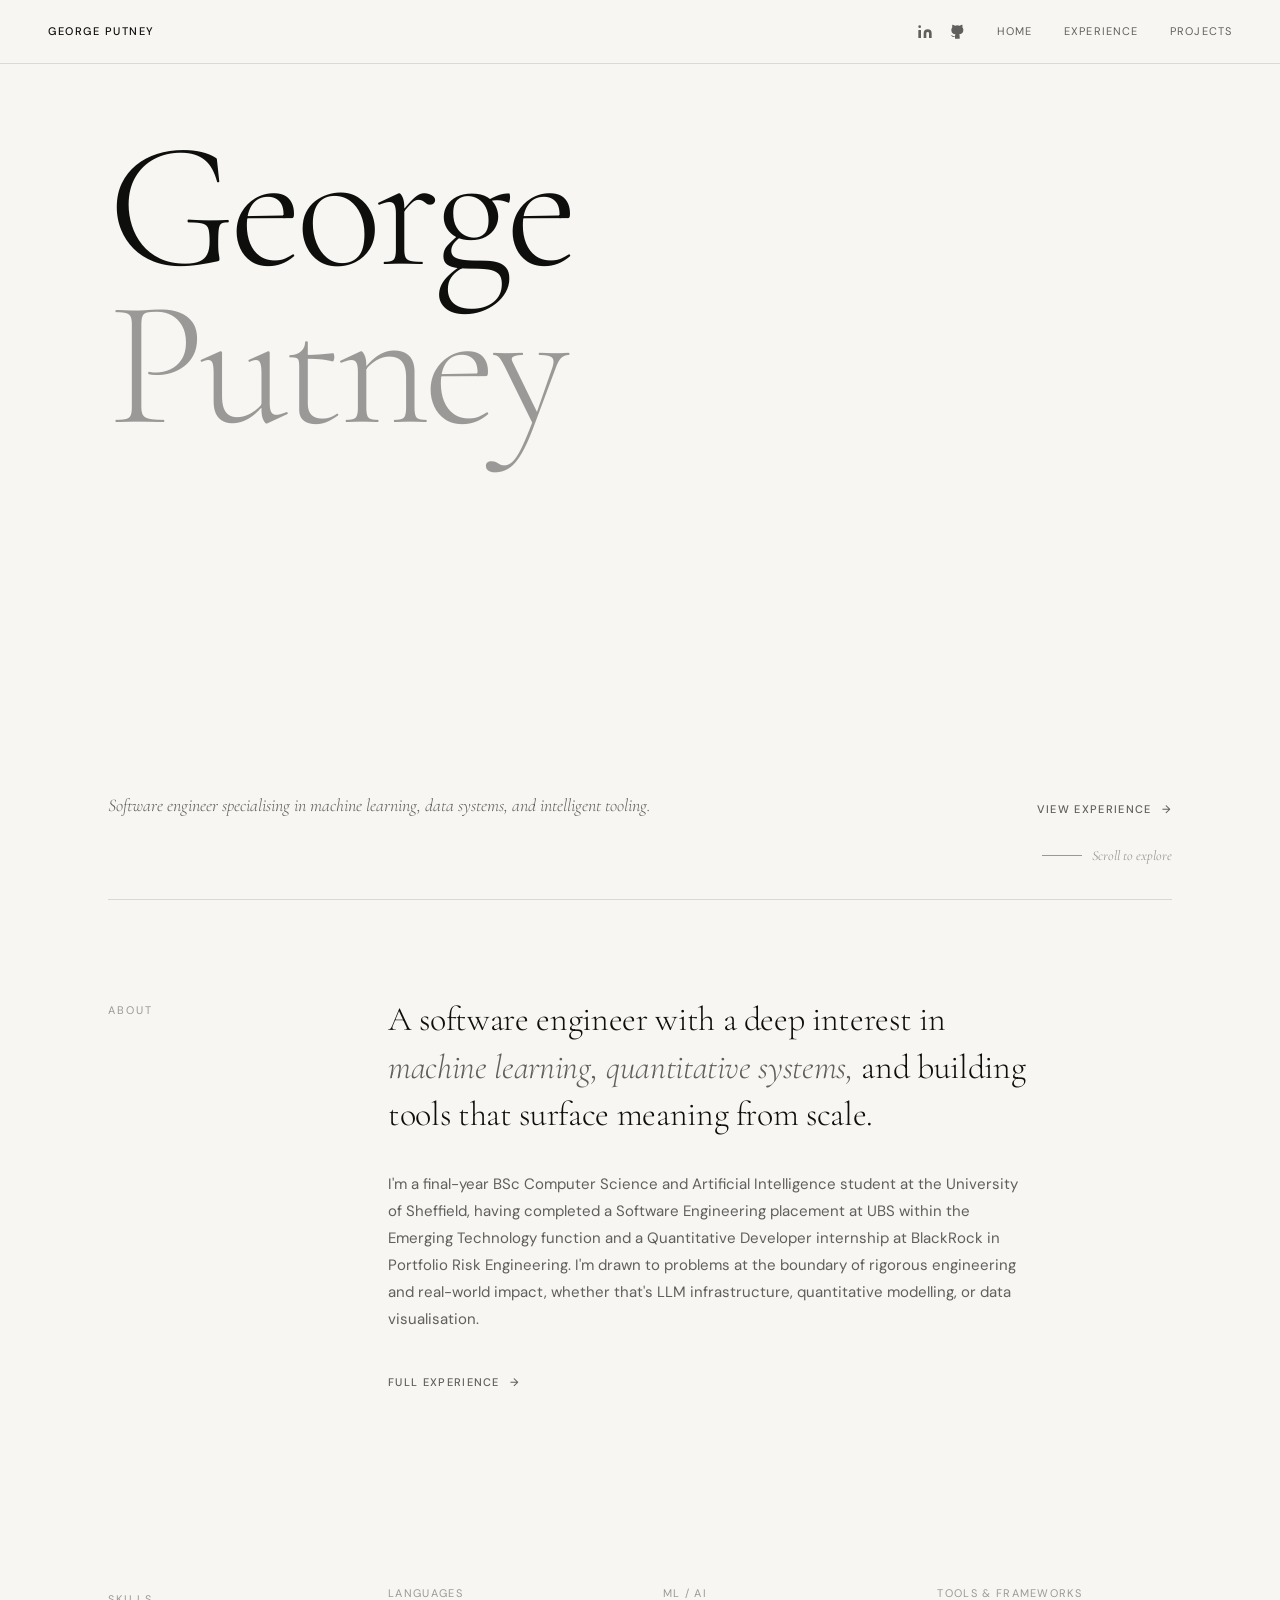
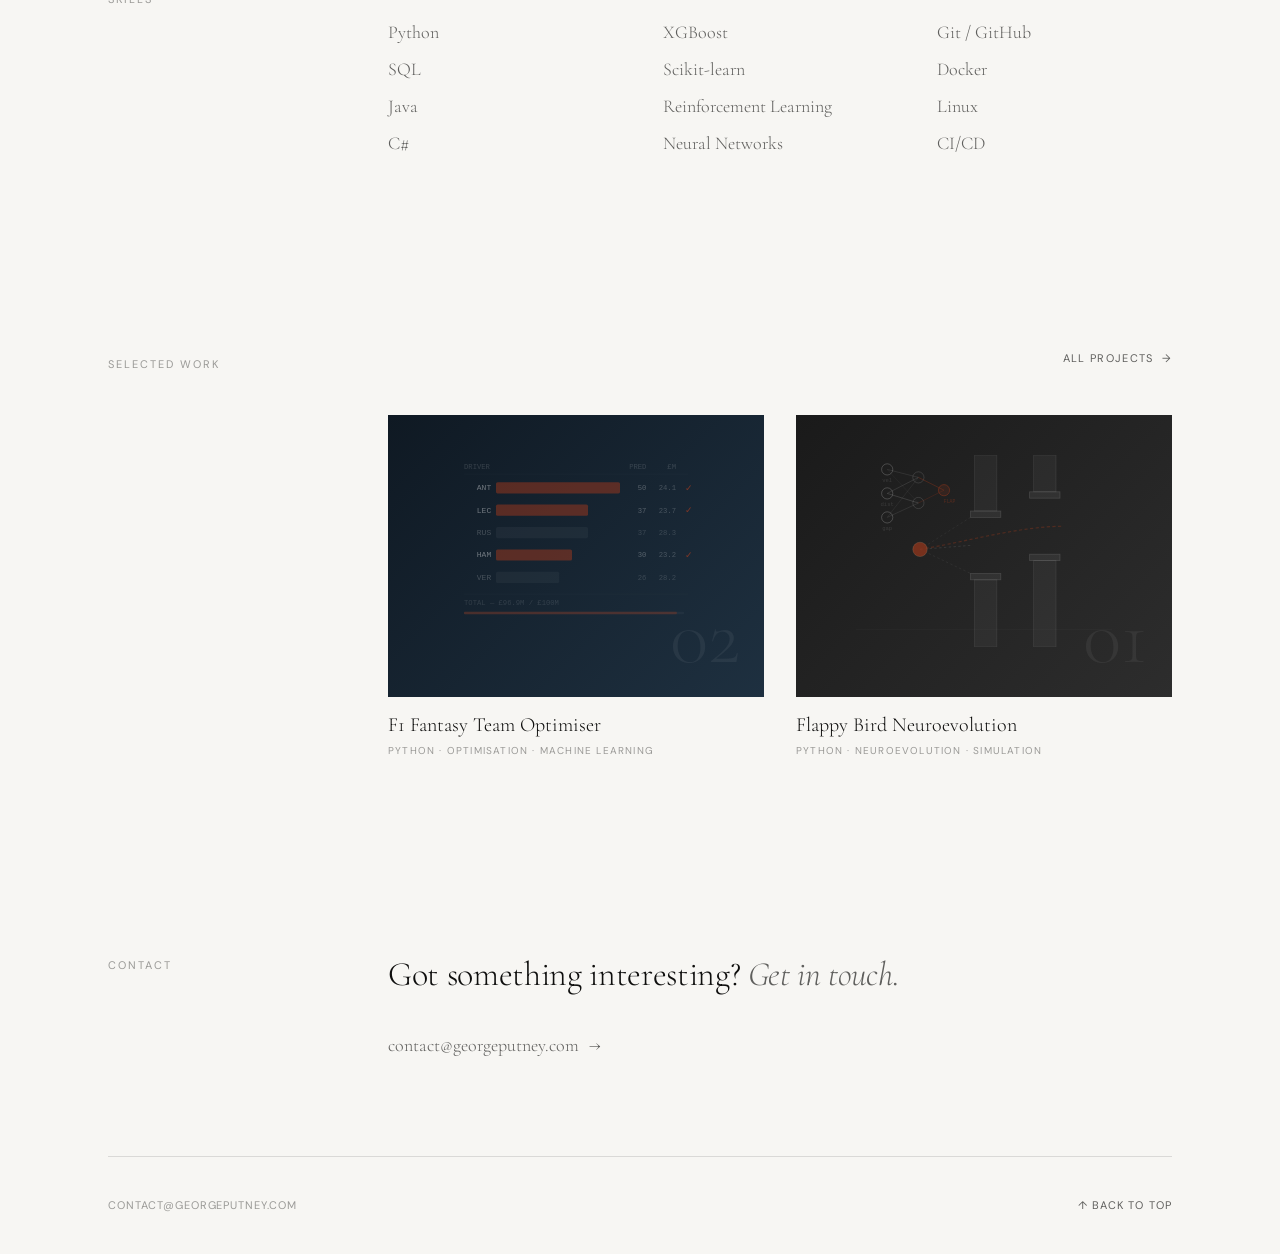
==== commit ab293857: "Build out F1 Fantasy Team Optimiser project page and consolidate shared CSS - Replace the placeholde" ====
--- a/index.html
+++ b/index.html
@@ -567,7 +567,7 @@
           </div>
           <div class="card-caption">
             <p class="card-name">F1 Fantasy Team Optimiser</p>
-            <p class="card-tags">Python · Optimisation · Data Analysis</p>
+            <p class="card-tags">Python · Optimisation · Machine Learning</p>
           </div>
         </a>
 
--- a/styles.css
+++ b/styles.css
@@ -246,6 +246,79 @@
     line-height: 1.8;
     color: var(--ink-60);
     margin-bottom: 20px;
+  }
+
+  .about-text:last-of-type {
+    margin-bottom: 0;
+  }
+
+  /* PROJECT WRITE-UP SHARED LAYOUT (built-section, section-pair, narrative-section,
+     challenges-grid — shared by every /projects/<slug>/ write-up page) */
+  .project-page-header {
+    padding-top: 32px;
+  }
+
+  .built-section {
+    padding: 72px 0;
+    display: grid;
+    grid-template-columns: 200px 1fr;
+    gap: 0 80px;
+    align-items: start;
+  }
+
+  .built-body {
+    max-width: 640px;
+  }
+
+  .section-pair {
+    display: grid;
+    grid-template-columns: 3fr 2fr;
+    gap: 0;
+    align-items: start;
+    padding: 72px 0;
+  }
+
+  .section-pair--equal {
+    grid-template-columns: 1fr 1fr;
+  }
+
+  .section-pair--reversed .section-text {
+    padding: 0 0 0 32px;
+  }
+  .section-pair--reversed .section-visual {
+    padding: 0 32px 0 0;
+  }
+
+  .section-pair > .section-label {
+    grid-column: 1 / -1;
+    margin-bottom: 32px;
+  }
+
+  .section-text {
+    padding: 0 64px 0 0;
+  }
+
+  .section-visual {
+    padding: 0 0 0 64px;
+  }
+
+  .narrative-section p {
+    font-size: 15px;
+    line-height: 1.8;
+    color: var(--ink-60);
+    margin-bottom: 20px;
+  }
+  .narrative-section p:last-child {
+    margin-bottom: 0;
+  }
+
+  .challenges-grid {
+    display: grid;
+    grid-template-columns: 1fr 1fr 1fr;
+    gap: 0 48px;
+  }
+  .challenges-grid .narrative-section {
+    margin-bottom: 0;
   }
 
   /* LABEL SECTION (200px label column + content) */
@@ -467,6 +540,40 @@
 
 @media (max-width: 960px) {
   .back-link-wrapper { padding-top: 72px; }
+
+  .built-section {
+    grid-template-columns: 1fr;
+    gap: 24px 0;
+    padding: 36px 0;
+  }
+
+  .section-pair {
+    grid-template-columns: 1fr;
+    padding: 36px 0;
+    row-gap: 32px;
+  }
+  .section-pair > .section-label {
+    margin-bottom: 0;
+  }
+  .section-text,
+  .section-pair--reversed .section-text {
+    padding: 0;
+  }
+  .section-visual,
+  .section-pair--reversed .section-visual {
+    padding: 0;
+  }
+
+  .challenges-grid {
+    grid-template-columns: 1fr;
+    gap: 0;
+  }
+  .challenges-grid .narrative-section {
+    margin-bottom: 48px;
+  }
+  .challenges-grid .narrative-section:last-child {
+    margin-bottom: 0;
+  }
 }
 
 @media (max-width: 768px) {
